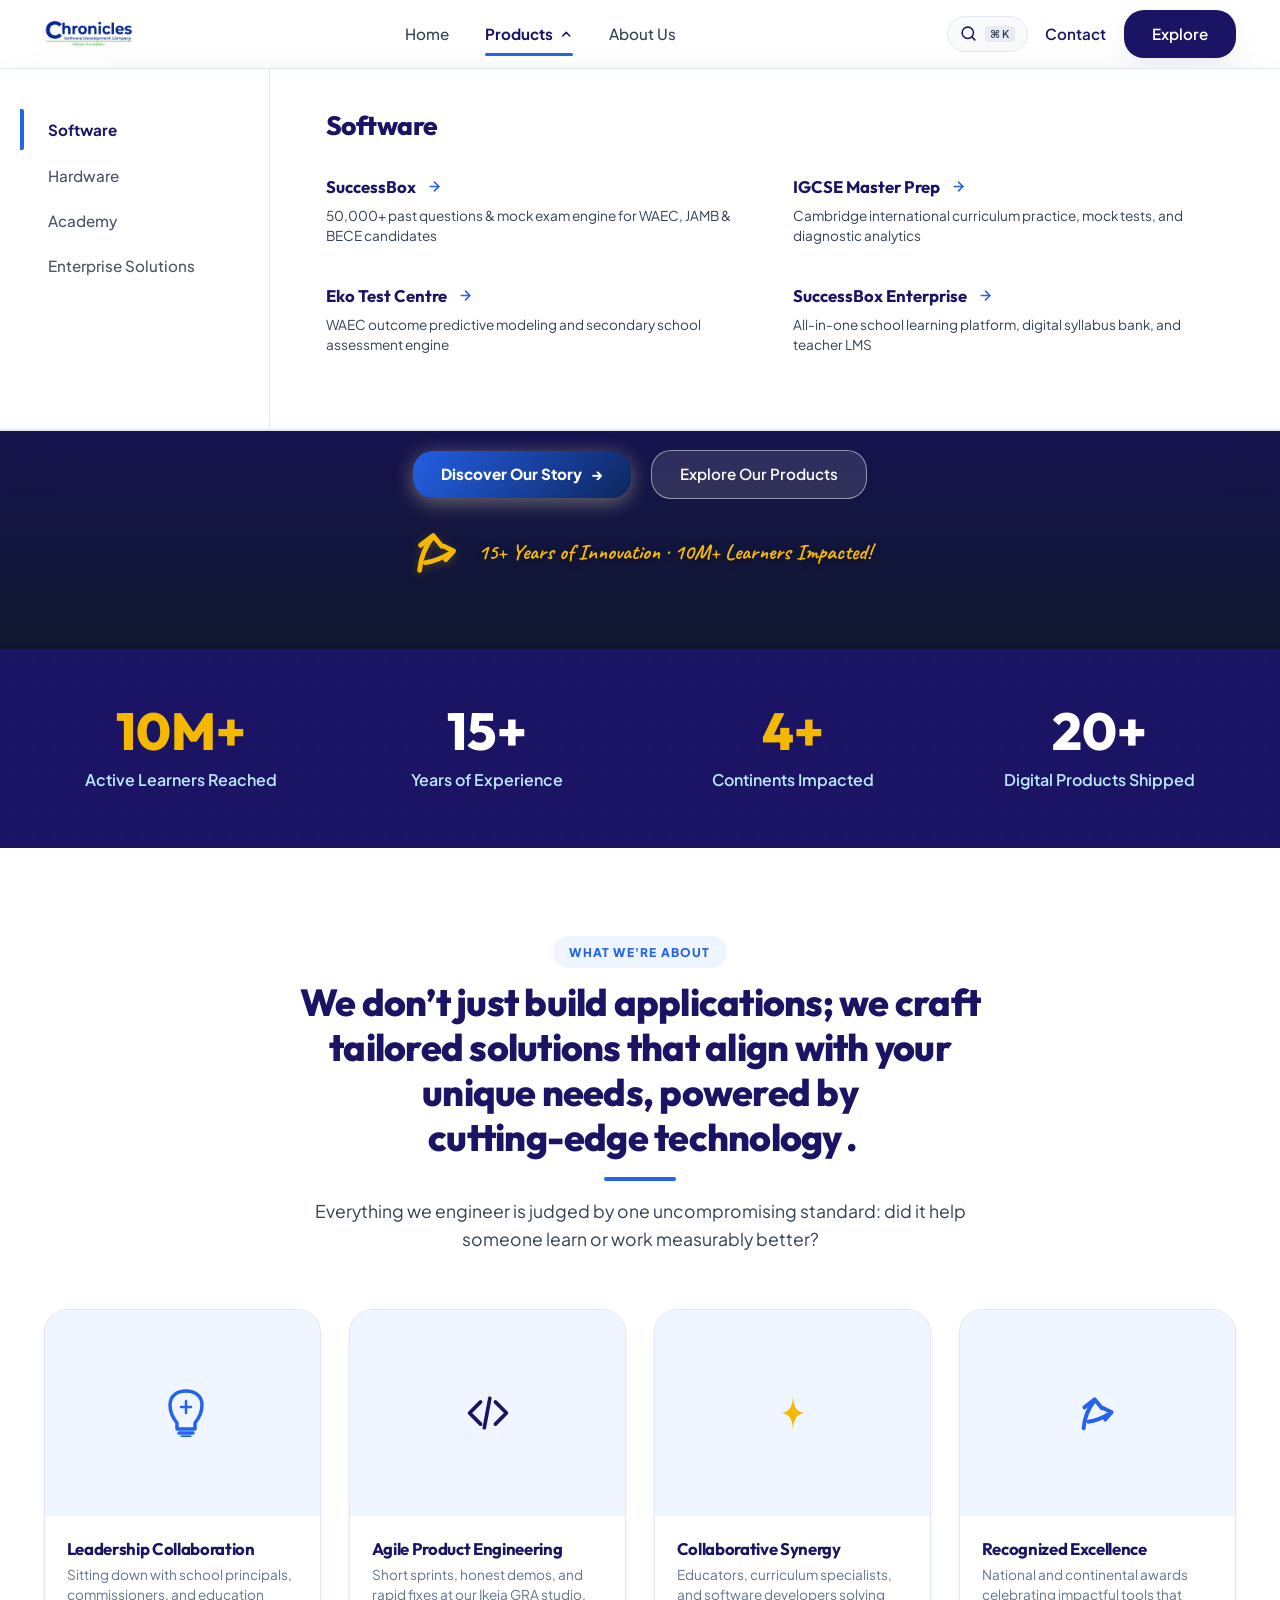
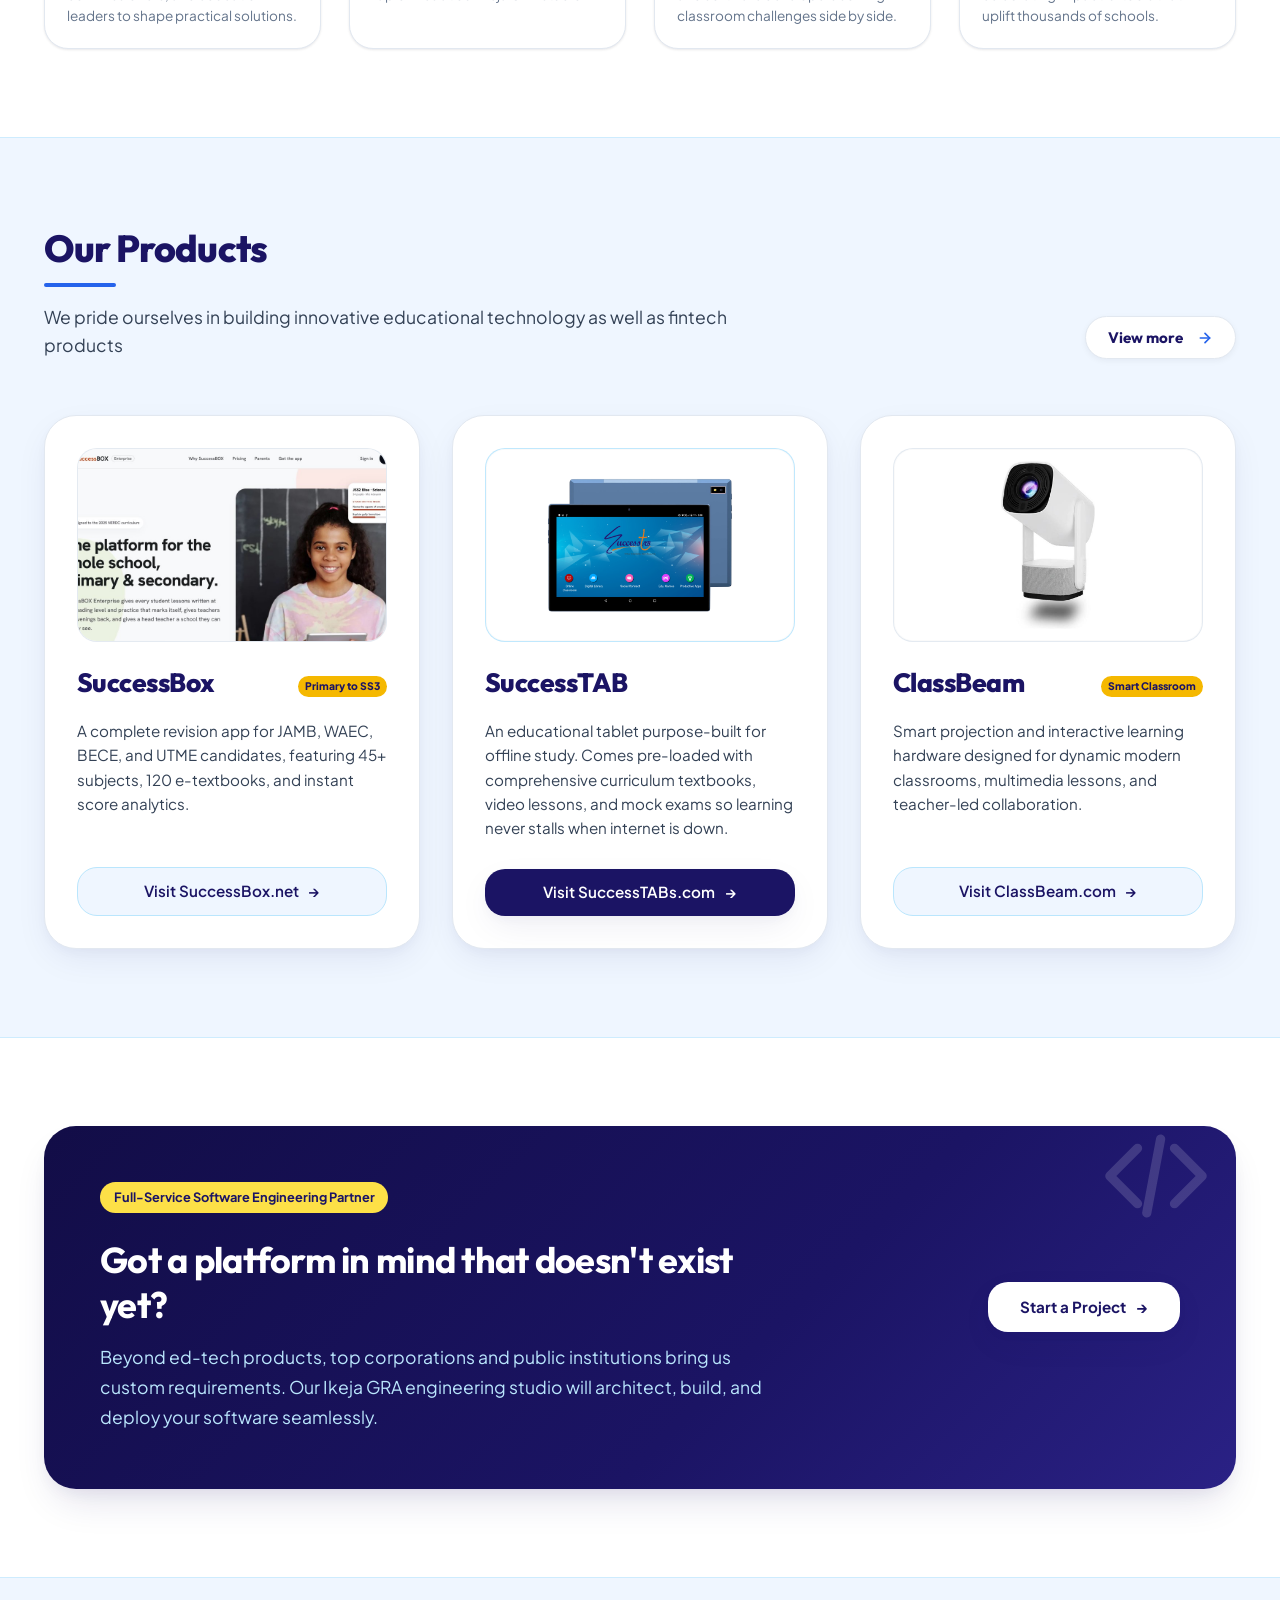
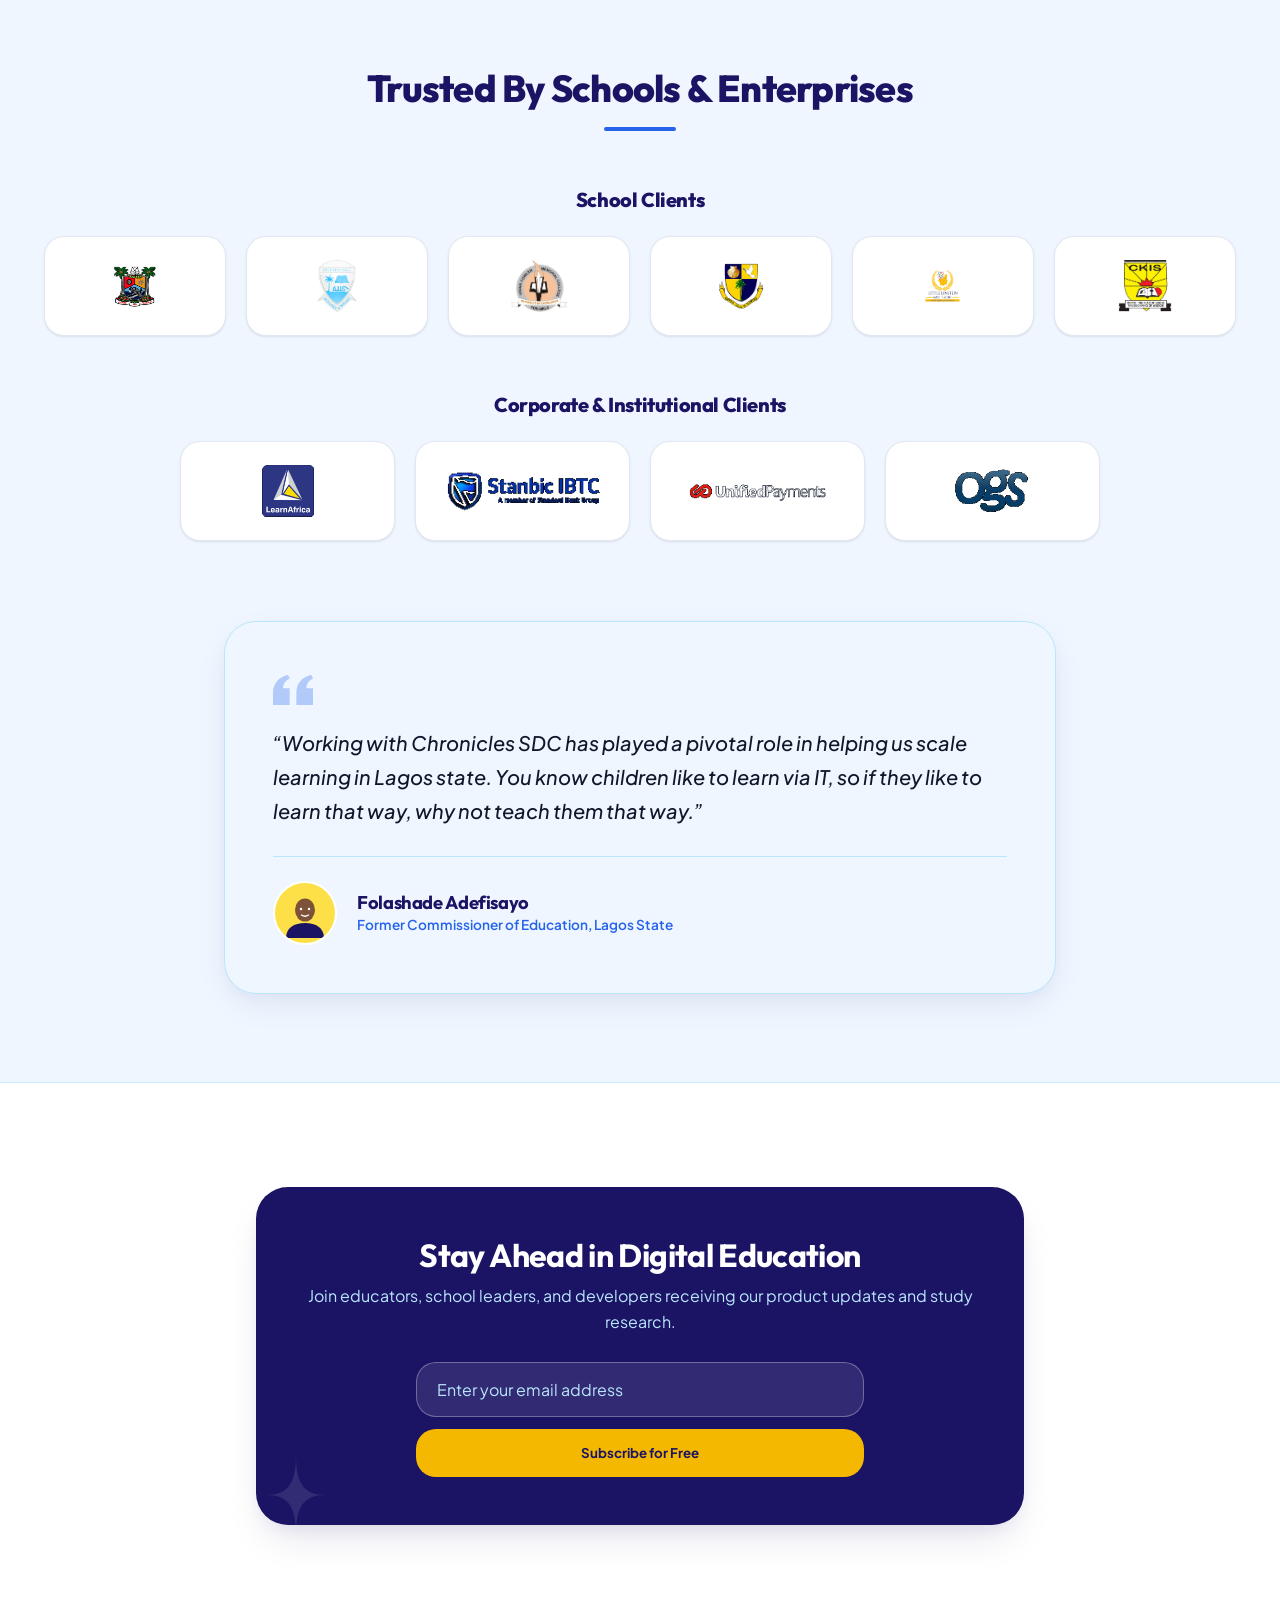
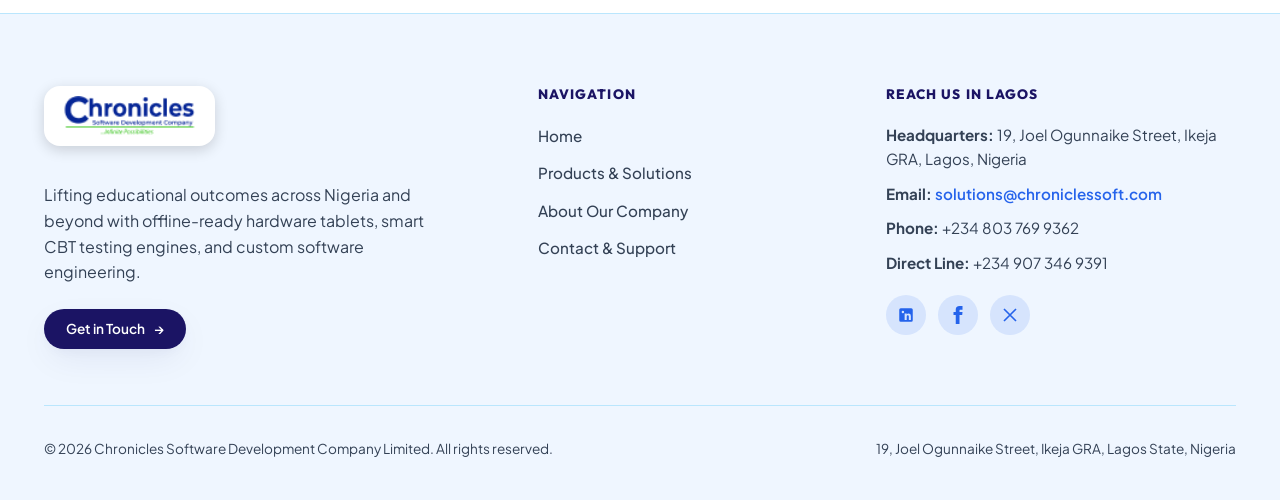
==== products/index.html @ d56efed4 "Initial commit: Chronicles SDC website with Vercel configuration" ====
<!DOCTYPE html>
<html lang="en">

<head>
  <meta charset="UTF-8" />
  <meta name="viewport" content="width=device-width, initial-scale=1.0" />
  <title>Chronicles Software Development Company| Ed-Tech &amp; Software Engineering in Lagos</title>
  <meta name="description"
    content="Chronicles Software Development Company builds ed-tech products and custom software from Ikeja GRA, Lagos." />
  <link rel="icon" type="image/png" href="../images/logo.png" />

  <!-- Google Fonts: Outfit (Display & Headings), Plus Jakarta Sans (Body & UI), Caveat (Handwritten) -->
  <link rel="preconnect" href="https://fonts.googleapis.com" />
  <link rel="preconnect" href="https://fonts.gstatic.com" crossorigin />
  <link
    href="https://fonts.googleapis.com/css2?family=Caveat:wght@600;700&family=Outfit:wght@400;500;600;700;800;900&family=Plus+Jakarta+Sans:ital,wght@0,400;0,500;0,600;0,700;0,800;1,400&display=swap"
    rel="stylesheet" />

  <!-- Pure CSS Stylesheet -->
  <link rel="stylesheet" href="../css/style.css" />

  <!-- Schema.org Structured Data (JSON-LD) -->
  <script type="application/ld+json">
  {
    "@context": "https://schema.org",
    "@type": "Organization",
    "name": "Chronicles Software Development Company",
    "alternateName": "Chronicles SDC",
    "url": "https://chroniclessoft.com",
    "logo": "https://chroniclessoft.com/images/logo.png",
    "description": "Africa's premier educational technology and software engineering company, makers of SuccessTAB, SuccessBox, ClassBeam, and AI Academy.",
    "foundingLocation": "Lagos, Nigeria",
    "address": {
      "@type": "PostalAddress",
      "streetAddress": "19, Joel Ogunnaike Street, Ikeja GRA",
      "addressLocality": "Ikeja",
      "addressRegion": "Lagos",
      "addressCountry": "NG"
    },
    "contactPoint": {
      "@type": "ContactPoint",
      "telephone": "+234-803-769-9362",
      "contactType": "customer support",
      "email": "solutions@chroniclessoft.com",
      "availableLanguage": ["English"]
    },
    "sameAs": [
      "https://successbox.net",
      "https://successtabs.com",
      "https://classbeam.com",
      "https://aiacademy.ng"
    ]
  }
  </script>

</head>

<body>

  <!-- ==========================================================================
       SVG DOODLE SYMBOL LIBRARY (Handwritten, Organic Marker Aesthetic)
       ========================================================================== -->
  <svg width="0" height="0" style="position:absolute; display:none;" aria-hidden="true">
    <defs>
      <!-- Double Handwritten Arrow matching user's uploaded reference image -->
      <g id="doodle-double-arrow">
        <!-- Arrow 1 (upper-left curve pointing up) -->
        <path d="M 12 44 C 13 32, 17 20, 26 9" fill="none" stroke="currentColor" stroke-width="5" stroke-linecap="round"
          stroke-linejoin="round" />
        <path d="M 13 18 L 26 8 L 35 19" fill="none" stroke="currentColor" stroke-width="5" stroke-linecap="round"
          stroke-linejoin="round" />
        <!-- Arrow 2 (lower-right curve pointing up-right) -->
        <path d="M 18 36 C 26 35, 36 31, 46 25" fill="none" stroke="currentColor" stroke-width="5"
          stroke-linecap="round" stroke-linejoin="round" />
        <path d="M 37 19 L 47 24 L 39 33" fill="none" stroke="currentColor" stroke-width="5" stroke-linecap="round"
          stroke-linejoin="round" />
      </g>

      <!-- Handwritten Single Curved Arrow -->
      <g id="doodle-arrow-curved">
        <path d="M 8 38 C 12 20, 22 10, 38 8" fill="none" stroke="currentColor" stroke-width="4.5"
          stroke-linecap="round" stroke-linejoin="round" />
        <path d="M 28 4 L 38 8 L 32 18" fill="none" stroke="currentColor" stroke-width="4.5" stroke-linecap="round"
          stroke-linejoin="round" />
      </g>

      <!-- Handwritten Star / Sparkle Burst -->
      <g id="doodle-star">
        <path d="M 24 4 C 24 16, 26 24, 38 24 C 26 24, 24 32, 24 44 C 24 32, 22 24, 10 24 C 22 24, 24 16, 24 4 Z"
          fill="currentColor" />
      </g>

      <!-- Handwritten Asterisk / Twinkle -->
      <g id="doodle-twinkle">
        <path d="M 20 6 L 20 34 M 6 20 L 34 20 M 10 10 L 30 30 M 10 30 L 30 10" fill="none" stroke="currentColor"
          stroke-width="4" stroke-linecap="round" />
      </g>

      <!-- Handwritten Circle / Loop -->
      <g id="doodle-circle">
        <path d="M 42 12 C 24 4, 8 18, 6 34 C 4 48, 18 60, 36 58 C 52 56, 62 40, 56 24 C 52 14, 36 10, 28 12"
          fill="none" stroke="currentColor" stroke-width="4" stroke-linecap="round" />
      </g>

      <!-- Handwritten Lightbulb Idea -->
      <g id="doodle-bulb">
        <path
          d="M 18 34 C 14 29, 11 23, 11 16 C 11 7, 18 2, 27 2 C 36 2, 43 7, 43 16 C 43 23, 40 29, 36 34 L 36 40 L 18 40 Z"
          fill="none" stroke="currentColor" stroke-width="3.5" stroke-linecap="round" stroke-linejoin="round" />
        <path d="M 20 44 L 34 44 M 23 48 L 31 48" fill="none" stroke="currentColor" stroke-width="3.5"
          stroke-linecap="round" />
        <path d="M 27 12 L 27 24 M 22 18 L 32 18" fill="none" stroke="currentColor" stroke-width="2.5"
          stroke-linecap="round" />
      </g>

      <!-- Handwritten Code Brackets -->
      <g id="doodle-code">
        <path d="M 18 12 L 6 24 L 18 36 M 34 12 L 46 24 L 34 36 M 28 8 L 22 40" fill="none" stroke="currentColor"
          stroke-width="4" stroke-linecap="round" stroke-linejoin="round" />
      </g>

      <!-- Handwritten Wavy Squiggle -->
      <g id="doodle-squiggle">
        <path d="M 4 14 C 12 2, 20 2, 28 14 C 36 26, 44 26, 52 14 C 60 2, 68 2, 76 14 C 84 26, 92 26, 100 14"
          fill="none" stroke="currentColor" stroke-width="4.5" stroke-linecap="round" />
      </g>

      <!-- Book Icon for Brand -->
      <g id="icon-book">
        <path d="M4 19.5A2.5 2.5 0 0 1 6.5 17H20" fill="none" stroke="currentColor" stroke-width="2"
          stroke-linecap="round" stroke-linejoin="round" />
        <path d="M6.5 2H20v20H6.5A2.5 2.5 0 0 1 4 19.5v-15A2.5 2.5 0 0 1 6.5 2z" fill="none" stroke="currentColor"
          stroke-width="2" stroke-linecap="round" stroke-linejoin="round" />
      </g>
    </defs>
  </svg>

  <!-- ==========================================================================
       SITE HEADER / NAVBAR
       ========================================================================== -->
  <header class="site-header">
    <div class="container">
      <div class="header-inner">
        <!-- Brand Logo -->
        <a href="../index.html" class="brand-logo-link" aria-label="Chronicles Software Development Company Home">
          <img src="../images/logo.png" alt="Chronicles Software Development Company" class="brand-logo-img" />
        </a>

        <!-- Desktop Navigation Links -->
        <nav class="main-nav" aria-label="Main Navigation">
          <a href="../index.html" class="nav-link">Home</a>

          <!-- Products Mega Dropdown (Exact NVIDIA Sidebar Layout) -->
          <div class="nav-item-dropdown" id="productsDropdownWrap">
            <a href="/products" class="nav-link nav-dropdown-btn active open stay-open" id="btnProductsDropdown" role="button" aria-expanded="false" aria-haspopup="true">
              Products
              <svg class="nav-chevron" width="14" height="14" viewBox="0 0 24 24" fill="none" stroke="currentColor" stroke-width="2.5" stroke-linecap="round" stroke-linejoin="round">
                <polyline points="6 9 12 15 18 9"></polyline>
              </svg>
            </a>
            <div class="products-mega-menu show stay-open" id="productsMegaMenu" role="menu" aria-label="Products Menu">
              <div class="mega-menu-container">

                <!-- Left Sidebar Categories (NVIDIA Exact Layout) -->
                <nav class="mega-sidebar" aria-label="Product Categories">
                  <button type="button" class="mega-sidebar-btn active" data-tab="tab-software">
                    Software
                  </button>
                  <button type="button" class="mega-sidebar-btn" data-tab="tab-hardware">
                    Hardware
                  </button>
                  <button type="button" class="mega-sidebar-btn" data-tab="tab-academy">
                    Academy
                  </button>
                  <button type="button" class="mega-sidebar-btn" data-tab="tab-enterprise">
                    Enterprise Solutions
                  </button>
                </nav>

                <!-- Right Content Area (2-Column Grid as in Screenshot) -->
                <div class="mega-content-area">

                  <!-- 1. SOFTWARE PANEL -->
                  <div class="mega-tab-panel active" id="tab-software">
                    <h3 class="mega-panel-title">Software</h3>
                    <div class="mega-product-grid">
                      <a href="https://successbox.net" target="_blank" rel="noopener noreferrer" class="mega-product-card">
                        <div class="mega-product-card-title">
                          <span>SuccessBox</span>
                          <svg class="product-arrow" width="15" height="15" viewBox="0 0 24 24" fill="none" stroke="currentColor" stroke-width="2.5" stroke-linecap="round" stroke-linejoin="round" aria-hidden="true"><line x1="5" y1="12" x2="19" y2="12"></line><polyline points="12 5 19 12 12 19"></polyline></svg>
                        </div>
                        <p class="mega-product-card-desc">50,000+ past questions &amp; mock exam engine for WAEC, JAMB &amp; BECE candidates</p>
                      </a>

                      <a href="https://igcsemasterprep.com" target="_blank" rel="noopener noreferrer" class="mega-product-card">
                        <div class="mega-product-card-title">
                          <span>IGCSE Master Prep</span>
                          <svg class="product-arrow" width="15" height="15" viewBox="0 0 24 24" fill="none" stroke="currentColor" stroke-width="2.5" stroke-linecap="round" stroke-linejoin="round" aria-hidden="true"><line x1="5" y1="12" x2="19" y2="12"></line><polyline points="12 5 19 12 12 19"></polyline></svg>
                        </div>
                        <p class="mega-product-card-desc">Cambridge international curriculum practice, mock tests, and diagnostic analytics</p>
                      </a>

                      <a href="https://ekotestcentre.com" target="_blank" rel="noopener noreferrer" class="mega-product-card">
                        <div class="mega-product-card-title">
                          <span>Eko Test Centre</span>
                          <svg class="product-arrow" width="15" height="15" viewBox="0 0 24 24" fill="none" stroke="currentColor" stroke-width="2.5" stroke-linecap="round" stroke-linejoin="round" aria-hidden="true"><line x1="5" y1="12" x2="19" y2="12"></line><polyline points="12 5 19 12 12 19"></polyline></svg>
                        </div>
                        <p class="mega-product-card-desc">WAEC outcome predictive modeling and secondary school assessment engine</p>
                      </a>

                      <a href="https://successbox.net/enterprise" target="_blank" rel="noopener noreferrer" class="mega-product-card">
                        <div class="mega-product-card-title">
                          <span>SuccessBox Enterprise</span>
                          <svg class="product-arrow" width="15" height="15" viewBox="0 0 24 24" fill="none" stroke="currentColor" stroke-width="2.5" stroke-linecap="round" stroke-linejoin="round" aria-hidden="true"><line x1="5" y1="12" x2="19" y2="12"></line><polyline points="12 5 19 12 12 19"></polyline></svg>
                        </div>
                        <p class="mega-product-card-desc">All-in-one school learning platform, digital syllabus bank, and teacher LMS</p>
                      </a>
                    </div>
                  </div>

                  <!-- 2. HARDWARE PANEL -->
                  <div class="mega-tab-panel" id="tab-hardware">
                    <h3 class="mega-panel-title">Hardware</h3>
                    <div class="mega-product-grid">
                      <a href="https://successtabs.com" target="_blank" rel="noopener noreferrer" class="mega-product-card">
                        <div class="mega-product-card-title">
                          <span>SuccessTAB</span>
                          <svg class="product-arrow" width="15" height="15" viewBox="0 0 24 24" fill="none" stroke="currentColor" stroke-width="2.5" stroke-linecap="round" stroke-linejoin="round" aria-hidden="true"><line x1="5" y1="12" x2="19" y2="12"></line><polyline points="12 5 19 12 12 19"></polyline></svg>
                        </div>
                        <p class="mega-product-card-desc">100% offline educational tablet preloaded with NERDC textbooks and video lessons</p>
                      </a>

                      <a href="https://classbeam.com" target="_blank" rel="noopener noreferrer" class="mega-product-card">
                        <div class="mega-product-card-title">
                          <span>ClassBeam</span>
                          <svg class="product-arrow" width="15" height="15" viewBox="0 0 24 24" fill="none" stroke="currentColor" stroke-width="2.5" stroke-linecap="round" stroke-linejoin="round" aria-hidden="true"><line x1="5" y1="12" x2="19" y2="12"></line><polyline points="12 5 19 12 12 19"></polyline></svg>
                        </div>
                        <p class="mega-product-card-desc">Smart interactive classroom projector for dynamic multimedia collaboration</p>
                      </a>
                    </div>
                  </div>

                  <!-- 3. ACADEMY PANEL -->
                  <div class="mega-tab-panel" id="tab-academy">
                    <h3 class="mega-panel-title">Academy</h3>
                    <div class="mega-product-grid">
                      <a href="https://aiacademy.ng" target="_blank" rel="noopener noreferrer" class="mega-product-card">
                        <div class="mega-product-card-title">
                          <span>AI Academy</span>
                          <svg class="product-arrow" width="15" height="15" viewBox="0 0 24 24" fill="none" stroke="currentColor" stroke-width="2.5" stroke-linecap="round" stroke-linejoin="round" aria-hidden="true"><line x1="5" y1="12" x2="19" y2="12"></line><polyline points="12 5 19 12 12 19"></polyline></svg>
                        </div>
                        <p class="mega-product-card-desc">Applied AI literacy, Python programming, and robotics labs for students</p>
                      </a>

                      <a href="https://educatorstechacademy.com" target="_blank" rel="noopener noreferrer" class="mega-product-card">
                        <div class="mega-product-card-title">
                          <span>Educators Tech Academy</span>
                          <svg class="product-arrow" width="15" height="15" viewBox="0 0 24 24" fill="none" stroke="currentColor" stroke-width="2.5" stroke-linecap="round" stroke-linejoin="round" aria-hidden="true"><line x1="5" y1="12" x2="19" y2="12"></line><polyline points="12 5 19 12 12 19"></polyline></svg>
                        </div>
                        <p class="mega-product-card-desc">Digital pedagogy, modern classroom tech certification, and teacher upskilling</p>
                      </a>
                    </div>
                  </div>

                  <!-- 4. ENTERPRISE PANEL -->
                  <div class="mega-tab-panel" id="tab-enterprise">
                    <h3 class="mega-panel-title">Enterprise Solutions</h3>
                    <div class="mega-product-grid">
                      <a href="../about.html" class="mega-product-card">
                        <div class="mega-product-card-title">
                          <span>Custom Software Engineering</span>
                          <svg class="product-arrow" width="15" height="15" viewBox="0 0 24 24" fill="none" stroke="currentColor" stroke-width="2.5" stroke-linecap="round" stroke-linejoin="round" aria-hidden="true"><line x1="5" y1="12" x2="19" y2="12"></line><polyline points="12 5 19 12 12 19"></polyline></svg>
                        </div>
                        <p class="mega-product-card-desc">Bespoke web, mobile, and cloud platforms engineered for growing organizations</p>
                      </a>

                      <a href="../contact.html" class="mega-product-card">
                        <div class="mega-product-card-title">
                          <span>School CBT Center Setup</span>
                          <svg class="product-arrow" width="15" height="15" viewBox="0 0 24 24" fill="none" stroke="currentColor" stroke-width="2.5" stroke-linecap="round" stroke-linejoin="round" aria-hidden="true"><line x1="5" y1="12" x2="19" y2="12"></line><polyline points="12 5 19 12 12 19"></polyline></svg>
                        </div>
                        <p class="mega-product-card-desc">Turnkey digital examination infrastructure, local servers, and test lab deployment</p>
                      </a>
                    </div>
                  </div>

                </div>
              </div>
            </div>
          </div>

          <a href="../about.html" class="nav-link">About Us</a>
        </nav>

                <!-- Header Actions: Search Button, Contact Link & Direct Explore Link -->
        <div class="header-actions">
          <!-- Search Icon Button -->
          <button type="button" class="nav-search-btn" id="btnSiteSearch" aria-label="Search website" title="Search website (Ctrl + K)">
            <svg width="18" height="18" viewBox="0 0 24 24" fill="none" stroke="currentColor" stroke-width="2.2" stroke-linecap="round" stroke-linejoin="round" aria-hidden="true">
              <circle cx="11" cy="11" r="8"></circle>
              <line x1="21" y1="21" x2="16.65" y2="16.65"></line>
            </svg>
            <span class="search-kbd-hint"><kbd>⌘</kbd><kbd>K</kbd></span>
          </button>

          <!-- Contact Link (Replaces Support dropdown) -->
          <a href="../contact.html" class="nav-contact-link">Contact</a>

          <!-- Explore Button (Direct link to Our Products section, no chevron) -->
          <a href="../index.html#flagship-products" class="btn btn-primary btn-explore-nav">Explore</a>

          <!-- Mobile Toggle Hamburger -->
          <button id="mobileNavToggle" class="mobile-nav-toggle" aria-label="Toggle Navigation Menu">
            <svg width="24" height="24" fill="none" stroke="currentColor" viewBox="0 0 24 24">
              <path stroke-linecap="round" stroke-linejoin="round" stroke-width="2.5" d="M4 6h16M4 12h16M4 18h16" />
            </svg>
          </button>
        </div>
      </div>
    </div>

    <!-- Mobile Nav Drawer -->
    <div id="mobileNavMenu" class="mobile-nav-menu">
      <a href="../index.html" class="mobile-nav-link">Home</a>

      <!-- Mobile Products Collapsible -->
      <button class="mobile-dropdown-btn" id="mobileProductsToggle" aria-expanded="false">
        <span>Products</span>
        <svg class="nav-chevron" width="16" height="16" viewBox="0 0 24 24" fill="none" stroke="currentColor" stroke-width="2.5">
          <polyline points="6 9 12 15 18 9"></polyline>
        </svg>
      </button>
      <div class="mobile-mega-panel" id="mobileMegaPanel">
        <div class="mobile-mega-cat">Software</div>
        <a href="https://successbox.net" target="_blank" rel="noopener noreferrer" class="mobile-mega-link">SuccessBox (Exam Prep) ↗</a>
        <a href="https://igcsemasterprep.com" target="_blank" rel="noopener noreferrer" class="mobile-mega-link">IGCSE Master Prep ↗</a>
        <a href="https://ekotestcentre.com" target="_blank" rel="noopener noreferrer" class="mobile-mega-link">Eko Test Centre ↗</a>
        <a href="https://successbox.net/enterprise" target="_blank" rel="noopener noreferrer" class="mobile-mega-link">SuccessBox Enterprise ↗</a>

        <div class="mobile-mega-cat">Hardware</div>
        <a href="https://successtabs.com" target="_blank" rel="noopener noreferrer" class="mobile-mega-link">SuccessTAB (Offline Tablet) ↗</a>
        <a href="https://classbeam.com" target="_blank" rel="noopener noreferrer" class="mobile-mega-link">ClassBeam (Projector) ↗</a>

        <div class="mobile-mega-cat">Academy</div>
        <a href="https://aiacademy.ng" target="_blank" rel="noopener noreferrer" class="mobile-mega-link">AI Academy ↗</a>
        <a href="https://educatorstechacademy.com" target="_blank" rel="noopener noreferrer" class="mobile-mega-link">Educators Tech Academy ↗</a>
      </div>

      <a href="../about.html" class="mobile-nav-link">About Us</a>
      <a href="../contact.html" class="mobile-nav-link">Contact</a>
      <a href="../index.html#flagship-products" class="mobile-nav-link">Explore Products</a>
    </div>
  </header>

  <!-- Dropdown Dimmed Background Backdrop -->
  <div id="dropdownBackdrop" class="dropdown-backdrop" aria-hidden="true"></div>

  <main>
    <!-- ==========================================================================
         HERO SECTION WITH SLIDES (INDICATOR EXPLICITLY HIDDEN)
         ========================================================================== -->
    <section class="hero-slider-section">
      <div class="hero-slider-fullwidth">
        <!-- Hero Slides Container -->
        <div class="hero-slider-container">

          <!-- ================= SLIDE 1: Centered Animated Hero with Dimmed Staff Background ================= -->
          <div class="hero-slide active hero-slide-backdrop" id="heroSlide1">
            <!-- Full Dimmed Background Image of Staff in Building -->
            <div class="hero-backdrop-media" style="background-image: url('images/chronicles-office-staff.jpg');">
              <div class="hero-backdrop-dim"></div>
            </div>

            <!-- Centered Animated Content Container -->
            <div class="hero-centered-content">
              <!-- Animated Headline Batches -->
              <div class="hero-animated-title-wrap">
                <!-- Batch 1: We're building... (jumps in, stays 2s, ellipsis taps then disappears) -->
                <div class="title-batch batch-1" id="titleBatch1">
                  We're building<span class="ellipsis-tap"><span class="dot d1">.</span><span
                      class="dot d2">.</span><span class="dot d3">.</span></span>
                </div>

                <!-- Batch 2: Africa's Finest (larger, gold, stays 2s, joins above - NO ellipsis!) -->
                <div class="title-batch batch-2" id="titleBatch2">
                  <span class="text-gold-shine">Africa's Finest</span>
                </div>

                <!-- Batch 3: Solutions Company (same size as batch 1) -->
                <div class="title-batch batch-3" id="titleBatch3">
                  Solutions Company
                </div>
              </div>

              <!-- Subtext that fades in with batch -->
              <p class="hero-subtext" id="heroSubtext">
                Since 2007, engineering transformative Edtech platforms and bespoke enterprise software.
              </p>

              <!-- Batch 4: Action Buttons Jump in -->
              <div class="hero-centered-actions" id="heroActionBtns">
                <a href="../about.html" class="btn btn-blue btn-arrow">
                  Discover Our Story <span class="arrow">→</span>
                </a>
                <a href="../index.html#flagship-products" class="btn btn-outline-white">
                  Explore Our Products
                </a>
              </div>

              <!-- Subtle handwritten marker accent -->
              <div class="hero-centered-marker-note" id="heroMarkerNote">
                <svg class="handwritten-double-arrow" viewBox="0 0 60 50">
                  <use href="#doodle-double-arrow" />
                </svg>
                <span class="handwritten-annotation gold-note">
                  15+ Years of Innovation · 10M+ Learners Impacted!
                </span>
              </div>
            </div>
          </div>

          <!-- ================= SLIDE 2: Enterprise Solutions ================= -->
          <div class="hero-slide" id="heroSlide2">
            <div class="container">
              <div class="hero-grid">
                <div class="hero-content">
                  <!-- Handwritten Marker Star Accent -->
                  <div class="doodle-box" style="top: -24px; left: 160px; color: var(--color-marker-yellow);">
                    <svg width="28" height="28" viewBox="0 0 48 48">
                      <use href="#doodle-star" />
                    </svg>
                  </div>

                  <div class="pill-badge yellow">
                    <span class="live-indicator-dot"></span>
                    Enterprise Solutions
                  </div>

                  <h2 class="hero-title">
                    We help organisations transform their ideas into<span class="text-cobalt marker-swoosh"> Value
                      Products</span>
                  </h2>

                  <p class="hero-description">
                    We have taken our clients' ideas from concept to market in record time
                  </p>

                  <div class="hero-actions">
                    <a href="../about.html" class="btn btn-primary btn-arrow">
                      Learn More <span class="arrow">→</span>
                    </a>
                  </div>

                  <!-- Handwritten annotation with exact user marker double arrow -->
                  <div style="display: flex; align-items: center; gap: 0.75rem; margin-top: 1rem;">
                  </div>
                </div>

                <!-- Hero Visual 2: Enterprise Solutions Composite -->
                <div class="hero-visual-wrap">
                  <div class="enterprise-hero-stage">
                    <img src="../images/enterprise-solutions.png"
                      alt="Chronicles SDC Enterprise Solutions — Ideation, Engineering, and Value Products"
                      class="enterprise-hero-img" loading="lazy" />
                  </div>
                </div>
              </div>
            </div>
          </div>

          <!-- ================= SLIDE 3: SuccessBox (CBT Practice & Exam Engine) ================= -->
          <div class="hero-slide" id="heroSlide3">
            <div class="container">
              <div class="hero-grid">
                <div class="hero-content">
                  <div class="doodle-box" style="top: -20px; left: 240px; color: var(--color-cobalt);">
                    <svg width="32" height="32" viewBox="0 0 48 48">
                      <use href="#doodle-bulb" />
                    </svg>
                  </div>

                  <div class="pill-badge blue">
                    <span class="live-indicator-dot" style="background-color:var(--color-cobalt)"></span>
                    Edtech Solutions
                  </div>

                  <h2 class="hero-title">
                    Our <span class="text-cobalt marker-swoosh">Edtech Solutions</span> inspire the next generation to
                    excel
                  </h2>

                  <p class="hero-description">
                    We are keeping pace with world-class technologies to transform education across Africa
                  </p>

                  <div class="hero-actions">
                    <a href="https://successbox.net" target="_blank" rel="noopener noreferrer" class="btn btn-primary btn-arrow">
                      Explore SuccessBox <span class="arrow">→</span>
                    </a>
                  </div>
                </div>

                <!-- Hero Visual 3: Edtech Solutions Composite (SuccessBOX & SuccessTAB) -->
                <div class="hero-visual-wrap">
                  <div class="edtech-hero-stage">
                    <div class="edtech-hero-card">
                      <img src="../images/edtech-solutions.jpg"
                        alt="Chronicles SDC Edtech Solutions — SuccessBOX Enterprise and SuccessTAB Offline Educational Tablet"
                        class="edtech-hero-img" loading="lazy" />
                    </div>
                  </div>
                </div>
              </div>
            </div>
          </div>

          <!-- NOTE: SLIDE INDICATOR DOTS & ARROWS ARE REMOVED AS REQUESTED; SLIDES ADVANCE AUTOMATICALLY EVERY 2 SECONDS -->
          <div class="hero-slide-indicators" aria-hidden="true" style="display:none !important;"></div>

        </div>
      </div>
    </section>

    <!-- ==========================================================================
         STATISTICS BANNER
         ========================================================================== -->
    <section class="stats-banner">
      <div class="grid-dots-light" style="position:absolute; inset:0; opacity:0.12;"></div>
      <div class="container">
        <div class="stats-grid">
          <div class="stat-item">
            <div class="stat-number" data-counter-target="10" data-counter-suffix="M+">10M+</div>
            <div class="stat-label">Active Learners Reached</div>
          </div>
          <div class="stat-item">
            <div class="stat-number white" data-counter-target="15" data-counter-suffix="+">15+</div>
            <div class="stat-label">Years of Experience</div>
          </div>
          <div class="stat-item">
            <div class="stat-number" data-counter-target="4" data-counter-suffix="+">4+</div>
            <div class="stat-label">Continents Impacted</div>
          </div>
          <div class="stat-item">
            <div class="stat-number white" data-counter-target="20" data-counter-suffix="+">20+</div>
            <div class="stat-label">Digital Products Shipped</div>
          </div>
        </div>
      </div>
    </section>

    <!-- ==========================================================================
         MISSION & CORE CULTURE
         ========================================================================== -->
    <section class="section section-light">
      <div class="container">
        <div class="section-header">
          <span class="section-eyebrow">What We're About</span>
          <h2 class="section-title">
            We don’t just build applications; we craft tailored solutions that align with your unique needs, powered by
            <span class="marker-highlight">cutting-edge technology</span>.
          </h2>
          <div class="section-divider"></div>
          <p class="section-desc">
            Everything we engineer is judged by one uncompromising standard: did it help someone learn or work
            measurably better?
          </p>
        </div>

        <div class="mission-grid">
          <div class="mission-card">
            <div class="mission-card-image">
              <svg width="48" height="48" viewBox="0 0 48 48" style="color:var(--color-cobalt)">
                <use href="#doodle-bulb" />
              </svg>
            </div>
            <div class="mission-card-body">
              <h3 class="mission-card-title">Leadership Collaboration</h3>
              <p class="mission-card-text">Sitting down with school principals, commissioners, and education leaders to
                shape practical solutions.</p>
            </div>
          </div>

          <div class="mission-card">
            <div class="mission-card-image">
              <svg width="48" height="48" viewBox="0 0 52 48" style="color:var(--color-navy)">
                <use href="#doodle-code" />
              </svg>
            </div>
            <div class="mission-card-body">
              <h3 class="mission-card-title">Agile Product Engineering</h3>
              <p class="mission-card-text">Short sprints, honest demos, and rapid fixes at our Ikeja GRA studio.</p>
            </div>
          </div>

          <div class="mission-card">
            <div class="mission-card-image">
              <svg width="48" height="48" viewBox="0 0 48 48" style="color:var(--color-marker-yellow)">
                <use href="#doodle-star" />
              </svg>
            </div>
            <div class="mission-card-body">
              <h3 class="mission-card-title">Collaborative Synergy</h3>
              <p class="mission-card-text">Educators, curriculum specialists, and software developers solving classroom
                challenges side by side.</p>
            </div>
          </div>

          <div class="mission-card">
            <div class="mission-card-image">
              <svg width="48" height="48" viewBox="0 0 60 50" style="color:var(--color-cobalt)">
                <use href="#doodle-double-arrow" />
              </svg>
            </div>
            <div class="mission-card-body">
              <h3 class="mission-card-title">Recognized Excellence</h3>
              <p class="mission-card-text">National and continental awards celebrating impactful tools that uplift
                thousands of schools.</p>
            </div>
          </div>
        </div>
      </div>
    </section>

    <!-- ==========================================================================
         FLAGSHIP PRODUCTS BENTO
         ========================================================================== -->
    <section class="section section-tint" id="flagship-products">
      <div class="container">
        <div class="products-section-header">
          <div class="products-header-text">
            <h2 class="section-title">Our Products</h2>
            <div class="section-divider"></div>
            <p class="section-desc">
              We pride ourselves in building innovative educational technology as well as fintech products
            </p>
          </div>
          <button type="button" class="btn-view-more-products" id="btnViewMoreProducts" aria-label="View more products in catalog dropdown">
            <span>View more</span>
            <svg class="product-arrow" width="16" height="16" viewBox="0 0 24 24" fill="none" stroke="currentColor" stroke-width="2.5" stroke-linecap="round" stroke-linejoin="round" aria-hidden="true">
              <line x1="5" y1="12" x2="19" y2="12"></line>
              <polyline points="12 5 19 12 12 19"></polyline>
            </svg>
          </button>
        </div>

        <div class="products-bento">
          <!-- SuccessBox Bento (Full Clickable Link) -->
          <a href="https://successbox.net" target="_blank" rel="noopener noreferrer" class="product-bento-card" aria-label="Visit SuccessBox website">
            <div>
              <div class="product-preview-slot">
                <img src="../images/bento-successbox.jpg" alt="SuccessBox Enterprise Learning Platform" class="product-preview-img img-cover" loading="lazy" />
              </div>
              <div class="product-badge-row">
                <h3 class="product-title">SuccessBox</h3>
                <span class="tag-badge">Primary to SS3</span>
              </div>
              <p class="product-desc">
                A complete revision app for JAMB, WAEC, BECE, and UTME candidates, featuring 45+ subjects, 120
                e-textbooks, and instant score analytics.
              </p>
            </div>
            <span class="btn btn-secondary btn-arrow">
              Visit SuccessBox.net <span class="arrow">→</span>
            </span>
          </a>

          <!-- SuccessTAB Bento (Featured, Full Clickable Link) -->
          <a href="https://successtabs.com" target="_blank" rel="noopener noreferrer" class="product-bento-card featured" aria-label="Visit SuccessTAB website">
            <div>
              <div class="product-preview-slot">
                <img src="../images/bento-successtab.png" alt="SuccessTAB Offline Educational Tablet" class="product-preview-img" loading="lazy" />
              </div>
              <div class="product-badge-row">
                <h3 class="product-title">SuccessTAB</h3>
              </div>
              <p class="product-desc">
                An educational tablet purpose-built for offline study. Comes pre-loaded with comprehensive curriculum
                textbooks, video lessons, and mock exams so learning never stalls when internet is down.
              </p>
            </div>
            <span class="btn btn-primary btn-arrow">
              Visit SuccessTABs.com <span class="arrow">→</span>
            </span>
          </a>

          <!-- ClassBeam Bento (Full Clickable Link) -->
          <a href="https://classbeam.com" target="_blank" rel="noopener noreferrer" class="product-bento-card" aria-label="Visit ClassBeam website">
            <div>
              <div class="product-preview-slot">
                <img src="../images/bento-classbeam.jpg" alt="ClassBeam Smart Classroom Projector" class="product-preview-img" loading="lazy" />
              </div>
              <div class="product-badge-row">
                <h3 class="product-title">ClassBeam</h3>
                <span class="tag-badge">Smart Classroom</span>
              </div>
              <p class="product-desc">
                Smart projection and interactive learning hardware designed for dynamic modern classrooms, multimedia lessons, and teacher-led collaboration.
              </p>
            </div>
            <span class="btn btn-secondary btn-arrow">
              Visit ClassBeam.com <span class="arrow">→</span>
            </span>
          </a>
        </div>
      </div>
    </section>

    <!-- ==========================================================================
         CUSTOM SOFTWARE ENGINEERING BANNER
         ========================================================================== -->
    <section class="section section-light">
      <div class="container">
        <div class="custom-eng-banner">
          <div class="doodle-box" style="top: -10px; right: 20px; color: rgba(255, 255, 255, 0.15);">
            <svg width="120" height="120" viewBox="0 0 52 48">
              <use href="#doodle-code" />
            </svg>
          </div>
          <div class="custom-eng-grid">
            <div>
              <span class="pill-badge yellow" style="margin-bottom:0.75rem;">Full-Service Software Engineering
                Partner</span>
              <h2>Got a platform in mind that doesn't exist yet?</h2>
              <p>
                Beyond ed-tech products, top corporations and public institutions bring us custom requirements. Our
                Ikeja GRA engineering studio will architect, build, and deploy your software seamlessly.
              </p>
            </div>
            <div style="display:flex; justify-content:flex-end;">
              <button data-demo="Custom Software Engineering Consultation" class="btn btn-white btn-arrow"
                style="font-weight:700; padding:1rem 2rem;">
                Start a Project <span class="arrow">→</span>
              </button>
            </div>
          </div>
        </div>
      </div>
    </section>

    <!-- ==========================================================================
         CLIENTS & TESTIMONIALS
         ========================================================================== -->
    <section class="section section-tint">
      <div class="container">
        <div class="section-header">
          <h2 class="section-title">Trusted By Schools &amp; Enterprises</h2>
          <div class="section-divider"></div>
        </div>

        <!-- School Clients -->
        <div style="margin-bottom: 3.5rem;">
          <h3
            style="font-size:1.25rem; font-weight:800; color:var(--color-navy); text-align:center; margin-bottom:1.25rem">
            School Clients
          </h3>
          <div class="client-logo-grid">
            <div class="client-logo-tile" title="Lagos State Ministry of Education">
              <img src="../images/client-lagos-state.png" alt="Lagos State Ministry of Education" class="client-logo-img" loading="lazy" />
            </div>
            <div class="client-logo-tile" title="Atlantic Hall Secondary School">
              <img src="../images/client-atlantic-hall.png" alt="Atlantic Hall Secondary School" class="client-logo-img" loading="lazy" />
            </div>
            <div class="client-logo-tile" title="Vivian Fowler Memorial College for Girls">
              <img src="../images/client-vivian-fowler.png" alt="Vivian Fowler Memorial College for Girls" class="client-logo-img" loading="lazy" />
            </div>
            <div class="client-logo-tile" title="Corona Schools' Trust Council">
              <img src="../images/client-corona-schools.png" alt="Corona Schools' Trust Council" class="client-logo-img" loading="lazy" />
            </div>
            <div class="client-logo-tile" title="Little Einstein Montessori Academy">
              <img src="../images/client-little-einstein.png" alt="Little Einstein Montessori Academy" class="client-logo-img" loading="lazy" />
            </div>
            <div class="client-logo-tile" title="Christ The King International School (CKIS)">
              <img src="../images/client-ckis.png" alt="Christ The King International School (CKIS)" class="client-logo-img" loading="lazy" />
            </div>
          </div>
        </div>

        <!-- Corporate Clients -->
        <div>
          <h3
            style="font-size:1.25rem; font-weight:800; color:var(--color-navy); text-align:center; margin-bottom:1.25rem">
            Corporate &amp; Institutional Clients
          </h3>
          <div class="client-logo-grid corporate">
            <div class="client-logo-tile" title="LearnAfrica Publishing Plc">
              <img src="../images/client-learnafrica.png" alt="LearnAfrica Publishing Plc" class="client-logo-img" loading="lazy" />
            </div>
            <div class="client-logo-tile" title="Stanbic IBTC Bank">
              <img src="../images/client-stanbic-ibtc.png" alt="Stanbic IBTC Bank" class="client-logo-img" loading="lazy" />
            </div>
            <div class="client-logo-tile" title="Unified Payments">
              <img src="../images/client-unified-payments.png" alt="Unified Payments" class="client-logo-img" loading="lazy" />
            </div>
            <div class="client-logo-tile" title="OGS - Ogun State Government">
              <img src="../images/client-ogs.png" alt="OGS - Ogun State Government" class="client-logo-img" loading="lazy" />
            </div>
          </div>
        </div>

        <!-- Commissioner Testimonial -->
        <div style="margin-top: 5rem;">
          <div class="testimonial-card">
            <svg class="testimonial-quote-icon" fill="currentColor" viewBox="0 0 24 24">
              <path
                d="M14.017 21v-7.391c0-5.704 3.731-9.57 8.983-10.609l.995 2.151c-2.432.917-3.995 3.638-3.995 5.849h4v10h-9.983zm-14.017 0v-7.391c0-5.704 3.748-9.57 9-10.609l.996 2.151c-2.433.917-3.996 3.638-3.996 5.849h3.983v10h-9.983z" />
            </svg>
            <p class="testimonial-text">
              “Working with Chronicles SDC has played a pivotal role in helping us scale learning in Lagos state. You
              know children like to learn via IT, so if they like to learn that way, why not teach them that way.”
            </p>
            <div class="testimonial-author">
              <div class="author-avatar">
                <svg viewBox="0 0 120 120">
                  <circle cx="60" cy="60" r="56" fill="#FDE047" />
                  <path d="M34 44c-2-12 6-24 20-26 4-6 14-8 20-2 10 2 16 12 12 28-4-8-10-12-16-12H50c-8 0-13 4-16 12z"
                    fill="#FDE047" />
                  <ellipse cx="60" cy="54" rx="20" ry="23" fill="#7D5238" />
                  <circle cx="52" cy="52" r="2.5" fill="#fff" />
                  <circle cx="68" cy="52" r="2.5" fill="#fff" />
                  <path d="M53 64q7 5 14 0" stroke="#fff" stroke-width="2.5" fill="none" stroke-linecap="round" />
                  <path d="M22 110c0-20 16-30 38-30s38 10 38 30z" fill="#1B1464" />
                </svg>
              </div>
              <div>
                <h4 class="author-name">Folashade Adefisayo</h4>
                <p class="author-role">Former Commissioner of Education, Lagos State</p>
              </div>
            </div>
          </div>
        </div>

      </div>
    </section>

    <!-- ==========================================================================
         NEWSLETTER SUBSCRIPTION
         ========================================================================== -->
    <section class="section section-light" style="padding-top:2rem;">
      <div class="container">
        <div class="newsletter-card">
          <div class="doodle-box" style="bottom: -20px; left: -10px; color: rgba(255,255,255,0.1);">
            <svg width="100" height="100" viewBox="0 0 48 48">
              <use href="#doodle-star" />
            </svg>
          </div>
          <h3>Stay Ahead in Digital Education</h3>
          <p>Join educators, school leaders, and developers receiving our product updates and study research.</p>
          <form class="newsletter-form">
            <input type="email" required placeholder="Enter your email address" class="newsletter-input"
              aria-label="Email address" />
            <button type="submit" class="newsletter-btn">Subscribe for Free</button>
          </form>
        </div>
      </div>
    </section>
  </main>

  <!-- ==========================================================================
       SITE FOOTER
       ========================================================================== -->
  <footer class="site-footer">
    <div class="container">
      <div class="footer-grid">
        <div class="footer-brand">
          <a href="../index.html" class="footer-brand-logo-wrap" aria-label="Chronicles Software Development Company Home">
            <img src="../images/logo.png" alt="Chronicles Software Development Company" loading="lazy" />
          </a>
          <p>
            Lifting educational outcomes across Nigeria and beyond with offline-ready hardware tablets, smart CBT
            testing engines, and custom software engineering.
          </p>
          <a href="../contact.html" class="btn btn-primary btn-arrow" style="padding:0.75rem 1.35rem; font-size:0.85rem">
            Get in Touch <span class="arrow">→</span>
          </a>
        </div>

        <div>
          <h4 class="footer-heading">Navigation</h4>
          <ul class="footer-links">
            <li><a href="../index.html" class="footer-link">Home</a></li>
            <li><a href="index.html#flagship-products" class="footer-link">Products &amp; Solutions</a></li>
            <li><a href="../about.html" class="footer-link">About Our Company</a></li>
            <li><a href="../contact.html" class="footer-link">Contact &amp; Support</a></li>
          </ul>
        </div>

        <div>
          <h4 class="footer-heading">Reach Us in Lagos</h4>
          <ul class="footer-contact-list">
            <li><strong>Headquarters:</strong> 19, Joel Ogunnaike Street, Ikeja GRA, Lagos, Nigeria</li>
            <li><strong>Email:</strong> <a href="mailto:solutions@chroniclessoft.com"
                style="color:var(--color-cobalt); font-weight:600">solutions@chroniclessoft.com</a></li>
            <li><strong>Phone:</strong> +234 803 769 9362</li>
            <li><strong>Direct Line:</strong> +234 907 346 9391</li>
          </ul>
          <div class="footer-social-row">
            <a href="#" class="social-btn" aria-label="LinkedIn">
              <svg width="18" height="18" fill="currentColor" viewBox="0 0 24 24">
                <path
                  d="M19 3a2 2 0 0 1 2 2v14a2 2 0 0 1-2 2H5a2 2 0 0 1-2-2V5a2 2 0 0 1 2-2h14m-.5 15.5v-5.3a3.26 3.26 0 0 0-3.26-3.26c-.85 0-1.84.52-2.28 1.3v-1.11h-2.79v8.37h2.79v-4.93c0-.77.62-1.4 1.39-1.4a1.4 1.4 0 0 1 1.4 1.4v4.93h2.75M6.46 10.9h2.79v8.37H6.46v-8.37M7.86 6.31a1.62 1.62 0 1 0 0 3.24 1.62 1.62 0 0 0 0-3.24z" />
              </svg>
            </a>
            <a href="#" class="social-btn" aria-label="Facebook">
              <svg width="18" height="18" fill="currentColor" viewBox="0 0 24 24">
                <path d="M9 8H6v4h3v12h5V12h3.6l.4-4h-4V6.3c0-.95.2-1.3 1.1-1.3H18V0h-3.8C10.6 0 9 1.6 9 4.6z" />
              </svg>
            </a>
            <a href="#" class="social-btn" aria-label="Twitter / X">
              <svg width="18" height="18" fill="none" stroke="currentColor" stroke-width="2.2" viewBox="0 0 24 24">
                <path d="M4 4l16 16M20 4L4 20" />
              </svg>
            </a>
          </div>
        </div>
      </div>

      <div class="footer-bottom-bar">
        <p>© 2026 Chronicles Software Development Company Limited. All rights reserved.</p>
        <p>19, Joel Ogunnaike Street, Ikeja GRA, Lagos State, Nigeria</p>
      </div>
    </div>
  </footer>

  <!-- ==========================================================================
       DEMO & QUOTE MODAL DIALOG
       ========================================================================== -->
  <div id="demoModal" class="modal-overlay" role="dialog" aria-modal="true" aria-labelledby="demoModalTitle">
    <div class="modal-dialog">
      <button id="demoCloseBtn" class="modal-close-btn" aria-label="Close Modal">✕</button>
      <span class="pill-badge yellow" style="margin-bottom:0.75rem;">Chronicles Solutions Desk</span>
      <h3 id="demoModalTitle" style="font-size:1.65rem; color:var(--color-navy); margin-bottom:0.5rem">Request a Demo
      </h3>
      <p style="color:var(--color-text-slate); font-size:0.9rem; margin-bottom:1.5rem">
        Let us know what you'd like to explore and our Lagos education team will follow up within 24 hours.
      </p>

      <form id="demoForm">
        <div class="form-group">
          <label class="form-label">Selected Solution</label>
          <input type="text" id="demoSubjectInput" readonly class="form-input"
            style="background:var(--color-sky-tint); font-weight:700; color:var(--color-navy)" />
        </div>
        <div class="form-group">
          <label for="modalName" class="form-label">Full Name / School Name *</label>
          <input type="text" id="modalName" required placeholder="e.g. Mrs. Chioma Nwosu, Sunrise Academy"
            class="form-input" />
        </div>
        <div class="form-grid-row">
          <div class="form-group">
            <label for="modalEmail" class="form-label">Email Address *</label>
            <input type="email" id="modalEmail" required placeholder="name@school.edu.ng" class="form-input" />
          </div>
          <div class="form-group">
            <label for="modalPhone" class="form-label">Phone Number *</label>
            <input type="tel" id="modalPhone" required placeholder="+234 800 000 0000" class="form-input" />
          </div>
        </div>
        <button type="submit" class="btn btn-primary"
          style="width:100%; padding:1rem; font-size:1rem; margin-top:0.5rem">
          Submit Request
        </button>
      </form>

      <div id="demoSuccessBox" class="form-success-box">
        <div
          style="width:3.5rem; height:3.5rem; border-radius:50%; background:#D1FAE5; color:#059669; display:flex; align-items:center; justify-content:center; margin:0 auto 1rem; font-size:1.75rem">
          ✓
        </div>
        <h4 style="font-size:1.35rem; color:#065F46; margin-bottom:0.4rem">Request Successfully Received!</h4>
        <p style="color:#047857; font-size:0.9rem;">
          Thank you! Our Ikeja GRA team will review your requirements and reach out promptly.
        </p>
      </div>
    </div>
  </div>

  <!-- Pure JS -->
  <script src="../js/main.js"></script>

  <!-- ==========================================================================
       SITE-WIDE SEARCH MODAL (SEARCH WHOLE WEBSITE)
       ========================================================================== -->
  <div id="siteSearchModal" class="site-search-modal" role="dialog" aria-modal="true" aria-label="Search Chronicles website" style="display:none;">
    <div class="search-modal-backdrop" id="searchBackdrop"></div>
    <div class="search-modal-card">
      <div class="search-input-wrapper">
        <svg class="search-icon-input" width="20" height="20" viewBox="0 0 24 24" fill="none" stroke="currentColor" stroke-width="2.2" stroke-linecap="round" stroke-linejoin="round" aria-hidden="true">
          <circle cx="11" cy="11" r="8"></circle>
          <line x1="21" y1="21" x2="16.65" y2="16.65"></line>
        </svg>
        <input type="search" id="siteSearchInput" class="search-input" placeholder="Search products, hardware, academy, solutions, guides..." autocomplete="off" spellcheck="false" />
        <button type="button" class="search-close-btn" id="btnSearchClose" aria-label="Close search">
          <svg width="18" height="18" viewBox="0 0 24 24" fill="none" stroke="currentColor" stroke-width="2.5" stroke-linecap="round" stroke-linejoin="round"><line x1="18" y1="6" x2="6" y2="18"></line><line x1="6" y1="6" x2="18" y2="18"></line></svg>
        </button>
      </div>

      <div class="search-body">
        <!-- Quick Tag Suggestions when empty -->
        <div id="searchSuggestions" class="search-suggestions">
          <div class="search-section-label">Popular Searches</div>
          <div class="search-tags-row">
            <button type="button" class="search-tag-chip" data-query="SuccessBox">SuccessBox</button>
            <button type="button" class="search-tag-chip" data-query="SuccessTAB">SuccessTAB</button>
            <button type="button" class="search-tag-chip" data-query="ClassBeam">ClassBeam</button>
          </div>
        </div>

        <!-- Dynamic Results List -->
        <div id="searchResultsList" class="search-results-list" role="listbox"></div>
      </div>
    </div>
  </div>

</body>

</html>
---- css/style.css ----
/* ==========================================================================
   CHRONICLES SDC — OFFICIAL STYLESHEET
   Pure Vanilla CSS3 (No Tailwind runtime needed)
   Ed-Tech & Software Engineering · Ikeja GRA, Lagos
   ========================================================================== */

/* Google Fonts loaded via <link> in HTML — no @import needed */

/* --- Root Design Variables --- */
:root {
  --color-navy: #1B1464;
  --color-navy-dark: #120D47;
  --color-navy-light: #2A2185;
  --color-cobalt: #2563EB;
  --color-cobalt-light: #3B82F6;
  --color-cobalt-dark: #1D4ED8;
  --color-sky: #BAE6FD;
  --color-sky-tint: #EFF6FF;
  --color-sky-card: #E0F2FE;
  --color-marker-yellow: #F5B800;
  /* Exact handwritten marker yellow from user image */
  --color-marker-yellow-light: #FEF08A;
  --color-amber-pill: #FDE047;
  --color-text-dark: #0F172A;
  --color-text-slate: #334155;
  --color-text-muted: #64748B;
  --color-text-light: #94A3B8;
  --color-border: #E2E8F0;
  --color-border-light: #F1F5F9;
  --color-bg-white: #FFFFFF;
  --color-bg-light: #F8FAFC;
  --color-success: #10B981;
  --color-danger: #EF4444;

  --font-sans: 'Plus Jakarta Sans', system-ui, -apple-system, BlinkMacSystemFont, 'Segoe UI', Roboto, sans-serif;
  --font-display: 'Outfit', system-ui, -apple-system, BlinkMacSystemFont, 'Segoe UI', sans-serif;
  --font-handwritten: 'Caveat', cursive, sans-serif;

  --shadow-sm: 0 1px 3px rgba(15, 23, 42, 0.06), 0 1px 2px rgba(15, 23, 42, 0.04);
  --shadow-md: 0 4px 6px -1px rgba(15, 23, 42, 0.08), 0 2px 4px -2px rgba(15, 23, 42, 0.05);
  --shadow-soft: 0 12px 35px -5px rgba(27, 20, 100, 0.08), 0 4px 12px -2px rgba(27, 20, 100, 0.04);
  --shadow-card: 0 20px 40px -12px rgba(27, 20, 100, 0.14), 0 8px 16px -4px rgba(27, 20, 100, 0.06);
  --shadow-xl: 0 25px 50px -12px rgba(15, 23, 42, 0.25);

  --radius-sm: 0.5rem;
  --radius-md: 0.75rem;
  --radius-lg: 1rem;
  --radius-xl: 1.25rem;
  --radius-2xl: 1.5rem;
  --radius-3xl: 2rem;
  --radius-full: 9999px;

  --transition-fast: 0.18s ease;
  --transition-base: 0.28s cubic-bezier(0.2, 0.7, 0.2, 1);
  --transition-slow: 0.5s cubic-bezier(0.2, 0.7, 0.2, 1);
  --max-width: 1240px;
}

/* --- Base & Reset --- */
*,
*::before,
*::after {
  box-sizing: border-box;
  margin: 0;
  padding: 0;
}

html {
  scroll-behavior: smooth;
  font-size: 16px;
  -webkit-text-size-adjust: 100%;
}

body {
  font-family: var(--font-sans);
  background-color: var(--color-bg-white);
  color: var(--color-text-dark);
  line-height: 1.6;
  overflow-x: hidden;
  -webkit-font-smoothing: antialiased;
  -moz-osx-font-smoothing: grayscale;
}

img,
svg {
  display: block;
  max-width: 100%;
}

a {
  color: inherit;
  text-decoration: none;
  transition: color var(--transition-fast);
}

button {
  font-family: inherit;
  cursor: pointer;
  border: none;
  background: none;
}

input,
textarea,
select {
  font-family: inherit;
  font-size: 1rem;
}

h1,
h2,
h3,
h4,
h5,
h6 {
  font-family: var(--font-display);
  color: var(--color-navy);
  font-weight: 700;
  line-height: 1.25;
  letter-spacing: -0.02em;
}

p {
  color: var(--color-text-slate);
}

.container {
  width: 100%;
  max-width: var(--max-width);
  margin-left: auto;
  margin-right: auto;
  padding-left: 1.5rem;
  padding-right: 1.5rem;
}

/* --- Focus Ring Utility --- */
:focus-visible {
  outline: 3px solid var(--color-cobalt);
  outline-offset: 3px;
}

/* --- Decorative Grid Dots Background --- */
.grid-dots {
  background-image: radial-gradient(rgba(27, 20, 100, 0.12) 1.2px, transparent 1.2px);
  background-size: 22px 22px;
}

.grid-dots-light {
  background-image: radial-gradient(rgba(255, 255, 255, 0.18) 1.2px, transparent 1.2px);
  background-size: 22px 22px;
}

/* --- Handwritten Doodle Styling & System --- */
.doodle-box {
  position: absolute;
  pointer-events: none;
  z-index: 10;
}

/* Handwritten double arrow from user image */
.handwritten-double-arrow {
  display: inline-block;
  width: 58px;
  height: 58px;
  color: var(--color-marker-yellow);
  filter: drop-shadow(0 2px 4px rgba(245, 184, 0, 0.25));
  animation: doodleFloat 6s ease-in-out infinite;
}

/* Marker underline swoosh */
.marker-swoosh {
  position: relative;
  display: inline-block;
  white-space: nowrap;
}

.marker-swoosh::after {
  content: '';
  position: absolute;
  left: -4%;
  bottom: -4px;
  width: 108%;
  height: 12px;
  background: url("data:image/svg+xml,%3Csvg xmlns='http://www.w3.org/2000/svg' viewBox='0 0 180 20' preserveAspectRatio='none'%3E%3Cpath d='M3 14 Q 45 4, 90 12 T 177 8' fill='none' stroke='%23F5B800' stroke-width='6' stroke-linecap='round' stroke-linejoin='round'/%3E%3C/svg%3E") no-repeat center bottom / 100% 100%;
  z-index: -1;
  pointer-events: none;
}

/* ==========================================================================
   DYNAMIC TYPEWRITER BADGE & TEXT EFFECTS (AS DEMONSTRATED IN USER VIDEO)
   ========================================================================== */

/* 1. Dark navy/purple pill badge with underlined white typewriter text */
.typing-pill-badge {
  display: inline-flex;
  align-items: center;
  background-color: var(--color-navy);
  /* #1B1464 */
  color: #FFFFFF;
  padding: 0.12em 0.55em;
  border-radius: var(--radius-lg);
  /* 10px */
  box-shadow: 0 6px 18px rgba(27, 20, 100, 0.25);
  vertical-align: middle;
  line-height: 1.15;
  margin: 0 0.15em;
  white-space: nowrap;
}

.typing-pill-badge .typed-word {
  color: #FFFFFF;
  text-decoration: underline;
  text-underline-offset: 6px;
  text-decoration-thickness: 3px;
  text-decoration-color: #FFFFFF;
  font-family: inherit;
  font-weight: 700;
  letter-spacing: -0.01em;
}

.typing-cursor {
  display: inline-block;
  color: #FFFFFF;
  font-weight: 300;
  margin-left: 3px;
  animation: typingCaretBlink 0.9s infinite;
  user-select: none;
}

/* 2. Purple/Violet dynamic typewriter text (for Team/Creators headings) */
.typed-purple-wrap {
  display: inline-flex;
  align-items: center;
  color: #7C3AED;
  font-weight: 800;
  white-space: nowrap;
}

.typed-purple-wrap .purple-typed-word {
  color: #7C3AED;
  font-family: inherit;
  font-weight: 800;
}

.typed-purple-wrap .purple-cursor {
  display: inline-block;
  color: #7C3AED;
  font-weight: 400;
  margin-left: 2px;
  animation: typingCaretBlink 0.9s infinite;
  user-select: none;
}

@keyframes typingCaretBlink {

  0%,
  45% {
    opacity: 1;
  }

  50%,
  95% {
    opacity: 0;
  }

  100% {
    opacity: 1;
  }
}

.marker-highlight {
  position: relative;
  display: inline-block;
  padding: 0 4px;
}

.marker-highlight::before {
  content: '';
  position: absolute;
  inset: auto 0 8% 0;
  height: 42%;
  background-color: var(--color-marker-yellow);
  opacity: 0.45;
  border-radius: 4px;
  z-index: -1;
  transform: rotate(-1deg);
}

.handwritten-annotation {
  font-family: var(--font-handwritten);
  font-size: 1.35rem;
  font-weight: 700;
  color: var(--color-marker-yellow);
  display: inline-flex;
  align-items: center;
  gap: 0.35rem;
  line-height: 1;
}

.handwritten-annotation.navy {
  color: var(--color-navy);
}

.handwritten-annotation.cobalt {
  color: var(--color-cobalt);
}

/* Doodle Animations */
@keyframes doodleFloat {

  0%,
  100% {
    transform: translateY(0) rotate(var(--rot, 0deg));
  }

  50% {
    transform: translateY(-8px) rotate(calc(var(--rot, 0deg) + 3deg));
  }
}

@keyframes doodlePulse {

  0%,
  100% {
    transform: scale(1);
  }

  50% {
    transform: scale(1.06);
  }
}

.float-slow {
  animation: doodleFloat 7s ease-in-out infinite;
}

.float-fast {
  animation: doodleFloat 5s ease-in-out infinite;
}

/* ==========================================================================
   HEADER & NAVBAR
   ========================================================================== */
.site-header {
  position: sticky;
  top: 0;
  z-index: 100;
  background: rgba(255, 255, 255, 0.94);
  backdrop-filter: blur(12px);
  -webkit-backdrop-filter: blur(12px);
  border-bottom: 1px solid var(--color-border);
  transition: all var(--transition-fast);
}

.site-header.scrolled {
  box-shadow: var(--shadow-sm);
  background: rgba(255, 255, 255, 0.98);
}

.header-inner {
  display: flex;
  align-items: center;
  justify-content: space-between;
  height: 4.25rem;
}

.brand-logo-link {
  display: inline-flex;
  align-items: center;
  text-decoration: none;
  transition: transform var(--transition-fast), opacity var(--transition-fast);
}

.brand-logo-link:hover {
  transform: translateY(-1px);
  opacity: 0.95;
}

.brand-logo-img {
  height: 90px;
  width: 90px;
  max-width: 220px;
  object-fit: contain;
  display: block;
}

.brand-logo {
  display: flex;
  align-items: center;
  gap: 0.85rem;
  text-decoration: none;
}

.brand-icon {
  width: 2.75rem;
  height: 2.75rem;
  background-color: var(--color-navy);
  border-radius: var(--radius-xl);
  display: flex;
  align-items: center;
  justify-content: center;
  color: white;
  transition: background-color var(--transition-fast), transform var(--transition-fast);
}

.brand-logo:hover .brand-icon {
  background-color: var(--color-cobalt);
  transform: translateY(-2px);
}

.brand-text {
  display: flex;
  flex-direction: column;
}

.brand-name {
  font-family: var(--font-display);
  font-weight: 800;
  font-size: 1.35rem;
  color: var(--color-navy);
  line-height: 1.1;
  letter-spacing: -0.03em;
}

.brand-subtitle {
  font-size: 0.68rem;
  font-weight: 700;
  letter-spacing: 0.08em;
  text-transform: uppercase;
  color: var(--color-cobalt);
  margin-top: 2px;
}

/* Footer brand logo box */
.footer-brand-logo-wrap {
  display: inline-flex;
  align-items: center;
  background: #FFFFFF;
  padding: 0.65rem 1.1rem;
  border-radius: var(--radius-lg);
  box-shadow: 0 4px 14px rgba(0, 0, 0, 0.16);
  margin-bottom: 1.25rem;
  transition: transform var(--transition-fast);
}

.footer-brand-logo-wrap:hover {
  transform: translateY(-2px);
}

.footer-brand-logo-wrap img {
  height: 40px;
  width: auto;
  max-width: 190px;
  object-fit: contain;
  display: block;
}

/* Main Navigation Links */
.main-nav {
  display: flex;
  align-items: center;
  gap: 2.25rem;
}

.nav-link {
  font-size: 0.95rem;
  font-weight: 500;
  color: var(--color-text-slate);
  padding: 0.5rem 0;
  position: relative;
  transition: color var(--transition-fast);
}

.nav-link:hover {
  color: var(--color-navy);
}

.nav-link.active {
  color: var(--color-navy);
  font-weight: 700;
}

.nav-link.active::after {
  content: '';
  position: absolute;
  bottom: -2px;
  left: 0;
  width: 100%;
  height: 3px;
  background-color: var(--color-cobalt);
  border-radius: 2px;
}

/* ==========================================================================
   EXACT NVIDIA SIDEBAR TABBED PRODUCTS MEGA DROPDOWN (CHRONICLES THEME)
   ========================================================================== */
.nav-item-dropdown {
  position: static;
}

.nav-dropdown-btn {
  background: none;
  border: none;
  font-family: inherit;
  font-size: 0.95rem;
  font-weight: 500;
  color: var(--color-text-slate);
  padding: 0.5rem 0;
  cursor: pointer;
  display: inline-flex;
  align-items: center;
  gap: 0.35rem;
  position: relative;
  transition: color var(--transition-fast);
  text-decoration: none;
}

.nav-dropdown-btn:hover,
.nav-dropdown-btn.open {
  color: var(--color-navy);
}

.nav-dropdown-btn.active {
  color: var(--color-navy);
  font-weight: 700;
}

.nav-dropdown-btn.active::after {
  content: '';
  position: absolute;
  bottom: -2px;
  left: 0;
  width: 100%;
  height: 3px;
  background-color: var(--color-cobalt);
  border-radius: 2px;
}

.nav-dropdown-btn .nav-chevron {
  width: 0.9rem;
  height: 0.9rem;
  transition: transform var(--transition-fast);
}

.nav-dropdown-btn.open .nav-chevron {
  transform: rotate(180deg);
}

/* Background Dim Backdrop for Mega Dropdown & Mobile/Tablet Drawer */
.dropdown-backdrop {
  position: fixed;
  top: 0;
  left: 0;
  width: 100vw;
  height: 100vh;
  background: rgba(15, 23, 42, 0.52);
  backdrop-filter: blur(4px);
  -webkit-backdrop-filter: blur(4px);
  z-index: 90;
  opacity: 0;
  visibility: hidden;
  pointer-events: none;
  transition: opacity 0.35s cubic-bezier(0.16, 1, 0.3, 1), visibility 0.35s cubic-bezier(0.16, 1, 0.3, 1);
}

body.dropdown-dimmed .dropdown-backdrop,
body.mobile-nav-open .dropdown-backdrop,
.dropdown-backdrop.active {
  opacity: 1;
  visibility: visible;
  pointer-events: auto;
}

@media (min-width: 1025px) {
  body:has(.nav-item-dropdown:hover) .dropdown-backdrop {
    opacity: 1;
    visibility: visible;
    pointer-events: auto;
  }
}

/* Full-width Mega Menu Dropdown */
.products-mega-menu {
  position: absolute;
  top: 100%;
  left: 0;
  width: 100%;
  background: #FFFFFF;
  border-top: 1px solid var(--color-border);
  border-bottom: 2px solid var(--color-border);
  box-shadow: 0 25px 60px -15px rgba(27, 20, 100, 0.16), 0 8px 24px -4px rgba(27, 20, 100, 0.06);
  z-index: 120;
  display: none;
  opacity: 0;
  transform: translateY(-6px);
  transition: opacity 0.38s cubic-bezier(0.16, 1, 0.3, 1), transform 0.38s cubic-bezier(0.16, 1, 0.3, 1), visibility 0.38s ease;
}

.products-mega-menu.show,
.products-mega-menu.stay-open {
  display: block !important;
  opacity: 1 !important;
  transform: translateY(0) !important;
  visibility: visible !important;
  pointer-events: auto !important;
}

.nav-dropdown-btn.stay-open,
.nav-dropdown-btn.open {
  color: var(--color-navy) !important;
}

.nav-dropdown-btn.stay-open .nav-chevron,
.nav-dropdown-btn.open .nav-chevron {
  transform: rotate(180deg) !important;
}

.nav-dropdown-btn.stay-open::after {
  content: '';
  position: absolute;
  bottom: -2px;
  left: 0;
  width: 100%;
  height: 3px;
  background-color: var(--color-cobalt);
  border-radius: 2px;
}

@media (min-width: 1025px) {
  .nav-item-dropdown:hover .products-mega-menu {
    display: block;
    opacity: 1;
    transform: translateY(0);
  }
  .nav-item-dropdown:hover .nav-dropdown-btn {
    color: var(--color-navy);
  }
  .nav-item-dropdown:hover .nav-dropdown-btn .nav-chevron {
    transform: rotate(180deg);
  }
}

/* Mega Menu Container with Sidebar and Content Area */
.mega-menu-container {
  max-width: 1240px;
  margin: 0 auto;
  display: flex;
  min-height: 360px;
}

/* Sidebar on Left */
.mega-sidebar {
  width: 250px;
  flex-shrink: 0;
  padding: 2.5rem 0;
  border-right: 1px solid var(--color-border);
  display: flex;
  flex-direction: column;
  gap: 0.25rem;
  background: #FFFFFF;
}

.mega-sidebar-btn {
  width: 100%;
  background: none;
  border: none;
  text-align: left;
  padding: 0.7rem 1.75rem;
  font-family: var(--font-sans);
  font-size: 0.95rem;
  font-weight: 500;
  color: #4B5563;
  cursor: pointer;
  position: relative;
  transition: color 0.32s ease, background-color 0.32s ease;
  display: flex;
  align-items: center;
}

.mega-sidebar-btn:hover {
  color: var(--color-navy);
  background-color: var(--color-bg-light);
}

/* Active Category in Sidebar (Vertical Bar Indicator as in Screenshot) */
.mega-sidebar-btn.active {
  color: var(--color-navy);
  font-weight: 700;
  background-color: transparent;
}

.mega-sidebar-btn.active::before {
  content: '';
  position: absolute;
  left: 0;
  top: 0;
  bottom: 0;
  width: 3.5px;
  background-color: var(--color-cobalt);
  border-radius: 0 2px 2px 0;
}

/* Right Content Area */
.mega-content-area {
  flex: 1;
  padding: 2.5rem 3.5rem;
  background: #FFFFFF;
}

.mega-tab-panel {
  display: none;
}

.mega-tab-panel.active {
  display: block;
  animation: megaPanelFade 0.3s cubic-bezier(0.16, 1, 0.3, 1);
}

@keyframes megaPanelFade {
  from {
    opacity: 0;
    transform: translateY(4px);
  }
  to {
    opacity: 1;
    transform: translateY(0);
  }
}

.mega-panel-title {
  font-family: var(--font-display);
  font-size: 1.65rem;
  font-weight: 800;
  color: var(--color-navy);
  margin: 0 0 2rem 0;
  letter-spacing: -0.02em;
}

/* 2-Column Product Grid exactly as shown in screenshot */
.mega-product-grid {
  display: grid;
  grid-template-columns: repeat(2, 1fr);
  gap: 2.25rem 3.5rem;
}

.mega-product-card {
  display: block;
  text-decoration: none;
  transition: transform 0.32s cubic-bezier(0.16, 1, 0.3, 1);
}

.mega-product-card-title {
  display: inline-flex;
  align-items: center;
  gap: 0.35rem;
  font-family: var(--font-display);
  font-size: 1.05rem;
  font-weight: 700;
  color: var(--color-navy);
  line-height: 1.3;
  transition: color 0.32s ease;
}

.mega-product-card:hover .mega-product-card-title {
  color: var(--color-cobalt);
}

.product-chevron,
.product-arrow {
  color: var(--color-cobalt);
  font-size: 1.05rem;
  font-weight: 800;
  display: inline-flex;
  align-items: center;
  justify-content: center;
  margin-left: 0.35rem;
  transition: transform 0.32s cubic-bezier(0.16, 1, 0.3, 1), color 0.32s ease;
  line-height: 1;
  vertical-align: middle;
}

.product-arrow svg {
  display: block;
}

.mega-product-card:hover .product-chevron,
.mega-product-card:hover .product-arrow {
  transform: translateX(5px);
  color: var(--color-cobalt);
}

.mega-product-card-desc {
  font-size: 0.85rem;
  color: var(--color-text-slate);
  margin-top: 0.4rem;
  line-height: 1.5;
  font-weight: 400;
}

/* ==========================================================================
   HEADER ACTIONS: SEARCH BUTTON, CONTACT LINK & EXPLORE BUTTON
   ========================================================================== */
.header-actions {
  display: flex;
  align-items: center;
  gap: 0.85rem;
}

/* 1. Nav Search Icon Button */
.nav-search-btn {
  display: inline-flex;
  align-items: center;
  justify-content: center;
  gap: 0.45rem;
  padding: 0.55rem 0.75rem;
  color: var(--color-navy);
  background: var(--color-bg-light);
  border: 1px solid var(--color-border);
  border-radius: var(--radius-full);
  cursor: pointer;
  transition: all var(--transition-fast);
  font-size: 0.85rem;
  font-weight: 600;
}

.nav-search-btn:hover {
  color: var(--color-cobalt);
  border-color: rgba(37, 99, 235, 0.4);
  background: #FFFFFF;
  box-shadow: 0 4px 12px rgba(37, 99, 235, 0.12);
  transform: translateY(-1px);
}

.nav-search-btn svg {
  width: 17px;
  height: 17px;
  display: block;
}

.search-kbd-hint {
  display: inline-flex;
  align-items: center;
  gap: 2px;
  font-size: 0.68rem;
  color: var(--color-text-slate);
  background: rgba(226, 232, 240, 0.8);
  padding: 0.15rem 0.35rem;
  border-radius: 4px;
  line-height: 1;
}

.search-kbd-hint kbd {
  font-family: inherit;
  font-size: 0.68rem;
}

@media (max-width: 640px) {
  .search-kbd-hint {
    display: none;
  }
}

/* 2. Direct Contact Link (Replaces Support dropdown) */
.nav-contact-link {
  font-family: var(--font-sans);
  font-size: 0.95rem;
  font-weight: 600;
  color: var(--color-navy);
  padding: 0.5rem 0.25rem;
  position: relative;
  transition: color var(--transition-fast);
  text-decoration: none;
  display: inline-flex;
  align-items: center;
}

.nav-contact-link:hover {
  color: var(--color-cobalt);
}

.nav-contact-link.active::after {
  content: '';
  position: absolute;
  bottom: -2px;
  left: 0;
  width: 100%;
  height: 3px;
  background-color: var(--color-cobalt);
  border-radius: 2px;
}

/* 3. Direct Explore Button (Links directly to Our Products section, no chevron) */
.btn-explore-nav {
  display: inline-flex;
  align-items: center;
  justify-content: center;
  background: var(--color-cobalt);
  color: #FFFFFF !important;
  font-family: var(--font-sans);
  font-size: 0.92rem;
  font-weight: 700;
  padding: 0.6rem 1.4rem;
  border-radius: var(--radius-full);
  box-shadow: 0 4px 14px rgba(37, 99, 235, 0.28);
  transition: all var(--transition-fast);
  text-decoration: none;
  white-space: nowrap;
}

.btn-explore-nav:hover {
  background: #1d4ed8;
  color: #FFFFFF !important;
  transform: translateY(-1px);
  box-shadow: 0 6px 18px rgba(37, 99, 235, 0.4);
}

/* ==========================================================================
   SITE-WIDE SEARCH MODAL (COMMAND PALETTE STYLE)
   ========================================================================== */
.site-search-modal {
  position: fixed;
  inset: 0;
  z-index: 1000;
  display: flex;
  align-items: flex-start;
  justify-content: center;
  padding: 10vh 1rem 2rem;
  animation: searchFadeIn 0.18s ease-out;
}

@keyframes searchFadeIn {
  from { opacity: 0; }
  to { opacity: 1; }
}

.search-modal-backdrop {
  position: fixed;
  inset: 0;
  background: rgba(15, 23, 42, 0.65);
  backdrop-filter: blur(8px);
  -webkit-backdrop-filter: blur(8px);
}

.search-modal-card {
  position: relative;
  width: 100%;
  max-width: 640px;
  background: #FFFFFF;
  border-radius: var(--radius-2xl);
  box-shadow: 0 25px 60px -15px rgba(27, 20, 100, 0.3), 0 0 0 1px rgba(226, 232, 240, 0.8);
  display: flex;
  flex-direction: column;
  max-height: 80vh;
  overflow: hidden;
  z-index: 10;
  animation: searchCardPop 0.22s cubic-bezier(0.16, 1, 0.3, 1);
}

@keyframes searchCardPop {
  from { transform: scale(0.96) translateY(-8px); opacity: 0; }
  to { transform: scale(1) translateY(0); opacity: 1; }
}

.search-input-wrapper {
  display: flex;
  align-items: center;
  gap: 0.85rem;
  padding: 1.15rem 1.35rem;
  border-bottom: 1px solid var(--color-border);
}

.search-icon-input {
  color: var(--color-cobalt);
  flex-shrink: 0;
}

.search-input {
  flex: 1;
  border: none;
  outline: none;
  font-family: var(--font-sans);
  font-size: 1.05rem;
  color: var(--color-navy);
  background: transparent;
}

.search-input::placeholder {
  color: #94A3B8;
  font-size: 0.95rem;
}

.search-close-btn {
  display: inline-flex;
  align-items: center;
  justify-content: center;
  width: 32px;
  height: 32px;
  border-radius: var(--radius-full);
  background: var(--color-bg-light);
  border: 1px solid var(--color-border);
  color: var(--color-text-slate);
  cursor: pointer;
  padding: 0;
  transition: all 0.25s ease;
  flex-shrink: 0;
}

.search-close-btn svg {
  display: block;
}

.search-close-btn:hover {
  background: #E2E8F0;
  color: var(--color-navy);
  transform: rotate(90deg);
}

.search-body {
  padding: 1.15rem 1.35rem;
  overflow-y: auto;
  flex: 1;
  max-height: 420px;
}

.search-section-label {
  font-size: 0.72rem;
  font-weight: 800;
  text-transform: uppercase;
  letter-spacing: 0.08em;
  color: #94A3B8;
  margin-bottom: 0.75rem;
}

.search-tags-row {
  display: flex;
  flex-wrap: wrap;
  gap: 0.5rem;
  margin-bottom: 0.75rem;
}

.search-tag-chip {
  background: var(--color-bg-light);
  border: 1px solid var(--color-border);
  color: var(--color-navy);
  padding: 0.35rem 0.75rem;
  border-radius: var(--radius-full);
  font-size: 0.82rem;
  font-weight: 600;
  cursor: pointer;
  transition: all 0.15s ease;
}

.search-tag-chip:hover {
  background: var(--color-sky-tint);
  border-color: rgba(37, 99, 235, 0.4);
  color: var(--color-cobalt);
}

.search-results-list {
  display: flex;
  flex-direction: column;
  gap: 0.4rem;
}

.search-result-item {
  display: flex;
  align-items: center;
  justify-content: space-between;
  padding: 0.85rem 1rem;
  border-radius: var(--radius-xl);
  text-decoration: none;
  color: var(--color-navy);
  transition: all 0.15s ease;
  border: 1px solid transparent;
}

.search-result-item:hover,
.search-result-item.selected {
  background: #F8FAFC;
  border-color: #E2E8F0;
  transform: translateX(3px);
}

.search-result-info {
  flex: 1;
  min-width: 0;
}

.search-result-top {
  display: flex;
  align-items: center;
  gap: 0.55rem;
  margin-bottom: 0.25rem;
}

.search-result-title {
  font-family: var(--font-display);
  font-size: 0.95rem;
  font-weight: 700;
  color: var(--color-navy);
}

.search-result-badge {
  font-size: 0.65rem;
  font-weight: 700;
  padding: 0.15rem 0.5rem;
  border-radius: var(--radius-full);
  text-transform: uppercase;
  letter-spacing: 0.04em;
}

.search-result-badge.software { background: #DBEAFE; color: #1E40AF; }
.search-result-badge.hardware { background: #FEF3C7; color: #92400E; }
.search-result-badge.academy { background: #DCFCE7; color: #166534; }
.search-result-badge.enterprise { background: #F3E8FF; color: #6B21A8; }
.search-result-badge.page { background: #E2E8F0; color: #334155; }

.search-result-desc {
  font-size: 0.82rem;
  color: var(--color-text-slate);
  white-space: nowrap;
  overflow: hidden;
  text-overflow: ellipsis;
  margin: 0;
}

.search-result-arrow {
  color: var(--color-cobalt);
  font-size: 1.1rem;
  font-weight: bold;
  margin-left: 0.75rem;
  transition: transform 0.15s ease;
}

.search-result-item:hover .search-result-arrow {
  transform: translateX(4px);
}

.search-highlight {
  background: #FEF08A;
  color: #854D0E;
  padding: 0 2px;
  border-radius: 2px;
  font-weight: 700;
}

.search-empty-state {
  text-align: center;
  padding: 2.5rem 1rem;
  color: var(--color-text-slate);
  font-size: 0.95rem;
}

.search-modal-footer {
  display: none !important;
}

.search-footer-hint {
  display: flex;
  align-items: center;
  gap: 0.75rem;
}

.search-footer-hint kbd {
  background: #FFFFFF;
  border: 1px solid #CBD5E1;
  padding: 0.1rem 0.35rem;
  border-radius: 4px;
  font-size: 0.7rem;
  font-weight: 600;
}

.mobile-search-trigger {
  display: none;
  width: 100%;
  align-items: center;
  gap: 0.75rem;
  padding: 0.85rem 1rem;
  background: var(--color-bg-light);
  border: 1px solid var(--color-border);
  border-radius: var(--radius-lg);
  font-size: 0.9rem;
  color: var(--color-text-slate);
  margin-top: 0.5rem;
  cursor: pointer;
  font-family: inherit;
  font-weight: 600;
}

@media (max-width: 1024px) {
  .mobile-search-trigger {
    display: flex;
  }
}

@keyframes dropdownIn {
  from {
    opacity: 0;
    transform: translateY(-8px) scale(0.98);
  }

  to {
    opacity: 1;
    transform: translateY(0) scale(1);
  }
}

.explore-menu-title {
  font-size: 0.75rem;
  font-weight: 800;
  text-transform: uppercase;
  letter-spacing: 0.08em;
  color: var(--color-text-light);
  padding: 0.5rem 0.75rem;
}

.explore-item {
  display: flex;
  align-items: flex-start;
  gap: 0.85rem;
  padding: 0.7rem 0.75rem;
  border-radius: var(--radius-md);
  transition: background-color var(--transition-fast);
}

.explore-item:hover {
  background-color: var(--color-sky-tint);
}

.explore-item-icon {
  width: 2.25rem;
  height: 2.25rem;
  border-radius: var(--radius-md);
  background-color: var(--color-sky-tint);
  color: var(--color-cobalt);
  display: flex;
  align-items: center;
  justify-content: center;
  flex-shrink: 0;
}

.explore-item-content {
  display: flex;
  flex-direction: column;
}

.explore-item-title {
  font-size: 0.9rem;
  font-weight: 700;
  color: var(--color-navy);
  display: flex;
  align-items: center;
  gap: 0.45rem;
}

.explore-item-desc {
  font-size: 0.75rem;
  color: var(--color-text-muted);
}

.tag-badge {
  font-size: 0.65rem;
  font-weight: 800;
  padding: 0.15rem 0.45rem;
  border-radius: var(--radius-full);
  background-color: var(--color-marker-yellow);
  color: var(--color-navy);
}

.explore-divider {
  height: 1px;
  background-color: var(--color-border);
  margin: 0.5rem 0;
}

.explore-cta {
  background-color: var(--color-sky-tint);
  border-radius: var(--radius-md);
  padding: 0.75rem;
  display: flex;
  align-items: center;
  justify-content: space-between;
  color: var(--color-navy);
  font-weight: 600;
  font-size: 0.85rem;
  transition: background-color var(--transition-fast);
}

.explore-cta:hover {
  background-color: var(--color-sky-card);
}

/* Mobile Toggle Hamburger */
.mobile-nav-toggle {
  display: none;
  width: 2.75rem;
  height: 2.75rem;
  border-radius: var(--radius-lg);
  border: 1px solid var(--color-border);
  align-items: center;
  justify-content: center;
  color: var(--color-navy);
  background: white;
  transition: background-color var(--transition-fast);
}

.mobile-nav-toggle:hover {
  background-color: var(--color-bg-light);
}

/* Mobile Nav Drawer */
.mobile-nav-menu {
  display: none;
  background: #FFFFFF;
  border-top: 1px solid var(--color-border);
  padding: 0.75rem 1.5rem 1.5rem;
  box-shadow: 0 20px 35px -5px rgba(15, 23, 42, 0.22);
  max-height: calc(100vh - 4.25rem);
  overflow-y: auto;
  -webkit-overflow-scrolling: touch;
}

.mobile-nav-menu.open {
  display: block;
  animation: dropdownIn 0.25s ease;
}

.mobile-nav-link {
  display: block;
  padding: 0.85rem 0.25rem;
  font-family: var(--font-sans);
  font-size: 1.05rem;
  font-weight: 600;
  color: var(--color-navy);
  text-decoration: none;
  border-bottom: 1px solid #F1F5F9;
  background: transparent;
  border-radius: 0;
  margin-bottom: 0;
  transition: color 0.2s ease, padding-left 0.2s ease;
}

.mobile-nav-link:hover,
.mobile-nav-link.active {
  background: transparent;
  color: var(--color-cobalt);
  padding-left: 0.5rem;
}

/* Mobile Products Collapsible (Text Button) */
.mobile-dropdown-btn {
  width: 100%;
  display: flex;
  align-items: center;
  justify-content: space-between;
  padding: 0.85rem 0.25rem;
  font-family: var(--font-sans);
  font-size: 1.05rem;
  font-weight: 600;
  color: var(--color-navy);
  background: transparent;
  border: none;
  border-bottom: 1px solid #F1F5F9;
  border-radius: 0;
  cursor: pointer;
  text-align: left;
  margin-bottom: 0;
  transition: color 0.2s ease, padding-left 0.2s ease;
}

.mobile-dropdown-btn:hover,
.mobile-dropdown-btn.open {
  background: transparent;
  color: var(--color-cobalt);
  padding-left: 0.5rem;
}

.mobile-dropdown-btn .nav-chevron {
  transition: transform 0.25s ease;
}

.mobile-dropdown-btn.open .nav-chevron {
  transform: rotate(180deg);
}

.mobile-mega-panel {
  display: none;
  padding: 0.5rem 0.75rem 0.85rem 1rem;
  background: #F8FAFC;
  border-left: 2px solid var(--color-cobalt);
  margin: 0.35rem 0 0.5rem 0.5rem;
  border-radius: 0 8px 8px 0;
}

.mobile-mega-panel.open {
  display: block;
}

.mobile-mega-cat {
  font-size: 0.72rem;
  font-weight: 800;
  text-transform: uppercase;
  letter-spacing: 0.05em;
  color: var(--color-cobalt);
  margin-top: 0.75rem;
  margin-bottom: 0.25rem;
}

.mobile-mega-cat:first-child {
  margin-top: 0;
}

.mobile-mega-link {
  display: block;
  padding: 0.45rem 0.25rem;
  font-size: 0.92rem;
  color: var(--color-navy);
  font-weight: 500;
  text-decoration: none;
  transition: color 0.2s ease, padding-left 0.2s ease;
}

.mobile-mega-link:hover {
  color: var(--color-cobalt);
  padding-left: 0.4rem;
}

/* ==========================================================================
   BUTTONS & COMMON UI COMPONENTS
   ========================================================================== */
.btn {
  display: inline-flex;
  align-items: center;
  justify-content: center;
  gap: 0.6rem;
  font-weight: 600;
  font-size: 0.95rem;
  padding: 0.9rem 1.75rem;
  border-radius: var(--radius-xl);
  transition: all var(--transition-base);
  text-decoration: none;
  line-height: 1.2;
  cursor: pointer;
}

.btn-primary {
  background-color: var(--color-navy);
  color: white;
  box-shadow: var(--shadow-soft);
}

.btn-primary:hover {
  background-color: var(--color-navy-light);
  transform: translateY(-2px);
  box-shadow: var(--shadow-card);
}

.btn-secondary {
  background-color: var(--color-sky-tint);
  color: var(--color-navy);
  border: 1px solid var(--color-sky);
}

.btn-secondary:hover {
  background-color: var(--color-sky-card);
  transform: translateY(-2px);
}

.btn-white {
  background-color: white;
  color: var(--color-navy);
  box-shadow: var(--shadow-soft);
}

.btn-white:hover {
  background-color: var(--color-marker-yellow-light);
  transform: translateY(-2px);
}

.btn-arrow span.arrow {
  display: inline-block;
  transition: transform var(--transition-fast);
}

.btn-arrow:hover span.arrow {
  transform: translateX(4px);
}

.pill-badge {
  display: inline-flex;
  align-items: center;
  gap: 0.5rem;
  font-size: 0.8rem;
  font-weight: 700;
  padding: 0.35rem 0.85rem;
  border-radius: var(--radius-full);
}

.pill-badge.yellow {
  background-color: var(--color-amber-pill);
  color: var(--color-navy);
}

.pill-badge.blue {
  background-color: var(--color-sky-tint);
  color: var(--color-cobalt);
}

.pill-badge.navy {
  background-color: var(--color-navy);
  color: white;
}

.live-indicator-dot {
  width: 0.55rem;
  height: 0.55rem;
  border-radius: 50%;
  background-color: var(--color-navy);
  box-shadow: 0 0 0 0 rgba(27, 20, 100, 0.5);
  animation: pulseDot 2s infinite;
}

@keyframes pulseDot {

  0%,
  100% {
    box-shadow: 0 0 0 0 rgba(37, 99, 235, 0.45);
  }

  70% {
    box-shadow: 0 0 0 9px rgba(37, 99, 235, 0);
  }
}

/* ==========================================================================
   HERO SLIDER SYSTEM (INDICATOR HIDDEN AS REQUESTED)
   ========================================================================== */
.hero-slider-section {
  position: relative;
  overflow: hidden;
  background: linear-gradient(180deg, #F0F9FF 0%, #E0F2FE 100%);
  border-radius: 0;
  padding-top: 0;
  padding-bottom: 0;
  width: 100%;
  max-width: 100%;
}

.hero-slider-fullwidth {
  width: 100%;
  max-width: 100%;
  margin: 0;
  padding: 0;
}

.hero-slider-container {
  position: relative;
  width: 100%;
  min-height: 520px;
  overflow: hidden;
}

/* Slide item — horizontal swipe from right */
.hero-slide {
  position: absolute;
  top: 0;
  left: 0;
  width: 100%;
  opacity: 0;
  visibility: hidden;
  pointer-events: none;
  transform: translateX(100%);
  transition: transform 0.7s cubic-bezier(0.25, 1, 0.5, 1), opacity 0.5s ease, visibility 0s 0.7s;
}

/* Product slides (2 & 3) get a subtle background so they don't feel empty */
#heroSlide2,
#heroSlide3 {
  background: linear-gradient(135deg, #F0F9FF 0%, #E8F4FD 40%, #DBEAFE 100%);
  border-bottom: 1px solid rgba(186, 230, 253, 0.5);
}

.hero-slide.active {
  position: relative;
  opacity: 1;
  visibility: visible;
  pointer-events: auto;
  transform: translateX(0);
  transition: transform 0.7s cubic-bezier(0.25, 1, 0.5, 1), opacity 0.5s ease, visibility 0s;
}

.hero-slide.slide-out-left {
  transform: translateX(-100%);
  opacity: 0;
  visibility: hidden;
  transition: transform 0.7s cubic-bezier(0.25, 1, 0.5, 1), opacity 0.5s ease, visibility 0s 0.7s;
}

/* Immediate display without entrance animation when looping back to Slide 1 */
.hero-slide.no-entrance {
  transition: none !important;
  transform: translateX(0) !important;
  opacity: 1 !important;
  visibility: visible !important;
}

.hero-slide.instant-hide {
  transition: none !important;
  opacity: 0 !important;
  visibility: hidden !important;
  pointer-events: none !important;
  transform: translateX(100%) !important;
}

/* All hero manual indicator arrows and bullet dots are completely removed/hidden */
.hero-nav-arrow,
.hero-slide-indicators {
  display: none !important;
  visibility: hidden !important;
  opacity: 0 !important;
  pointer-events: none !important;
  width: 0 !important;
  height: 0 !important;
}

/* ==========================================================================
   CENTERED HERO SLIDE WITH DIMMED STAFF BACKGROUND & ANIMATED TEXT BATCHES
   ========================================================================== */
.hero-slide-backdrop {
  min-height: 580px;
  display: flex;
  align-items: center;
  justify-content: center;
  border-radius: 0;
  overflow: hidden;
  box-shadow: none;
  background: #0F172A;
  width: 100%;
}

.hero-backdrop-media {
  position: absolute;
  inset: 0;
  background-size: cover;
  background-position: center 30%;
  transform: scale(1.03);
  filter: blur(1.5px);
  z-index: 1;
  transition: transform 12s ease-out;
}

.hero-slide.active .hero-backdrop-media {
  transform: scale(1.08);
}

.hero-backdrop-dim {
  position: absolute;
  inset: 0;
  /* Dimmed out dark gradient overlay */
  background: linear-gradient(180deg,
      rgba(9, 16, 33, 0.78) 0%,
      #1b1464cd 50%,
      rgba(15, 23, 42, 0.92) 100%);
  z-index: 2;
}

.hero-centered-content {
  position: relative;
  z-index: 5;
  text-align: center;
  max-width: 62rem;
  padding: 2.25rem 1.5rem 3rem;
  margin: 0 auto;
  color: #FFFFFF;
  display: flex;
  flex-direction: column;
  align-items: center;
  justify-content: center;
}

.hero-animated-title-wrap {
  display: flex;
  flex-direction: column;
  align-items: center;
  justify-content: center;
  margin-top: 1rem;
  margin-bottom: 1.25rem;
}

/* Base style for title batches */
.title-batch {
  opacity: 0;
  transform: translateY(28px) scale(0.92);
  transition: opacity 0.5s ease, transform 0.5s cubic-bezier(0.175, 0.885, 0.32, 1.275);
  will-change: transform, opacity;
  text-align: center;
}

/* Batch 1: We're building... */
.title-batch.batch-1 {
  font-family: var(--font-display);
  font-size: 2.75rem;
  font-weight: 700;
  color: #FFFFFF;
  letter-spacing: -0.02em;
  line-height: 1.2;
}

/* Batch 2: Africa's Finest... (Gold & larger) */
.title-batch.batch-2 {
  font-family: var(--font-display);
  font-size: 4.5rem;
  font-weight: 800;
  letter-spacing: -0.03em;
  line-height: 1.08;
  margin: 0.35rem 0;
}

.text-gold-shine {
  color: #2563EB;
  background: linear-gradient(135deg, #FFF089 0%, #2563EB 45%, #EAB308 75%, #0c111c 100%);
  -webkit-background-clip: text;
  -webkit-text-fill-color: transparent;
  filter: drop-shadow(0 4px 16px rgba(245, 184, 0, 0.45));
}

/* Batch 3: Solutions Company (same size as batch 1) */
.title-batch.batch-3 {
  font-family: var(--font-display);
  font-size: 2.75rem;
  font-weight: 700;
  color: #FFFFFF;
  letter-spacing: -0.02em;
  line-height: 1.2;
}

/* Ellipsis tapping animation */
.ellipsis-tap {
  display: inline-flex;
  margin-left: 2px;
}

.ellipsis-tap .dot {
  display: inline-block;
  animation: dotTapAnim 5s infinite;
}

.ellipsis-tap .d1 {
  animation-delay: 0.1s;
}

.ellipsis-tap .d2 {
  animation-delay: 0.2s;
}

.ellipsis-tap .d3 {
  animation-delay: 0.3s;
}

@keyframes dotTapAnim {

  0%,
  100% {
    opacity: 0.3;
    transform: translateY(0);
  }

  50% {
    opacity: 1;
    transform: translateY(-10px);
  }
}

/* Ellipsis disappears when batch-2 enters (fast snappy timing) */
.hero-slide-backdrop.active .ellipsis-tap,
.hero-slide-backdrop.animating .ellipsis-tap {
  animation: ellipsisTapThenDisappear 0.9s forwards;
}

@keyframes ellipsisTapThenDisappear {
  0% {
    opacity: 1;
  }

  70% {
    opacity: 1;
  }

  90% {
    opacity: 0;
  }

  100% {
    opacity: 0;
    width: 0;
    overflow: hidden;
    margin: 0;
  }
}

/* Subtext & Action buttons */
.hero-subtext {
  font-size: 1.15rem;
  color: rgba(241, 245, 249, 0.88);
  max-width: 36rem;
  line-height: 1.7;
  margin-bottom: 2rem;
  opacity: 0;
  transform: translateY(16px);
  text-align: center;
}

.hero-centered-actions {
  display: flex;
  flex-wrap: wrap;
  align-items: center;
  justify-content: center;
  gap: 1.25rem;
  opacity: 0;
  transform: translateY(24px) scale(0.94);
}

.btn-gold {
  background: linear-gradient(135deg, #F5B800 0%, #EAB308 100%);
  color: #1B1464;
  font-weight: 800;
  box-shadow: 0 4px 20px rgba(245, 184, 0, 0.4);
}

.btn-blue {
  background: linear-gradient(135deg, #2563EB 0%, #0e275e 100%);
  color: #fff;
  font-weight: 800;
  box-shadow: 0 4px 20px rgba(252, 235, 183, 0.4);
}

.btn-gold:hover {
  background: #FFFFFF;
  color: #1B1464;
  transform: translateY(-2px) scale(1.02);
  box-shadow: 0 8px 26px rgba(245, 184, 0, 0.55);
}

.btn-outline-white {
  background: rgba(255, 255, 255, 0.12);
  color: #FFFFFF;
  border: 1.5px solid rgba(255, 255, 255, 0.5);
  backdrop-filter: blur(8px);
  -webkit-backdrop-filter: blur(8px);
}

.btn-outline-white:hover {
  background: rgba(255, 255, 255, 0.25);
  border-color: #FFFFFF;
  color: #FFFFFF;
  transform: translateY(-2px);
}

.hero-centered-marker-note {
  display: flex;
  align-items: center;
  gap: 0.75rem;
  margin-top: 1.5rem;
  opacity: 0;
  transform: translateY(16px);
}

.gold-note {
  color: #F5B800;
  text-shadow: 0 2px 8px rgba(0, 0, 0, 0.4);
}

/* ==========================================================================
   STAGED ANIMATION TRIGGER (WHEN SLIDE 1 HAS .active or .animating)
   Smooth, gentle, luxurious entrance (no jumpy bounce)
   ========================================================================== */
@keyframes smoothStageIn {
  0% {
    opacity: 0;
    transform: translateY(22px);
  }

  100% {
    opacity: 1;
    transform: translateY(0);
  }
}

@keyframes fadeInStage {
  0% {
    opacity: 0;
    transform: translateY(12px);
  }

  100% {
    opacity: 1;
    transform: translateY(0);
  }
}

/* Staged batch timings (Silky-smooth, cinematic entrance) */
.hero-slide-backdrop.active.animating .batch-1,
.hero-slide-backdrop.active .batch-1 {
  animation: smoothStageIn 0.65s cubic-bezier(0.16, 1, 0.3, 1) 0.05s forwards;
}

.hero-slide-backdrop.active.animating .batch-2,
.hero-slide-backdrop.active .batch-2 {
  animation: smoothStageIn 0.65s cubic-bezier(0.16, 1, 0.3, 1) 0.28s forwards;
}

.hero-slide-backdrop.active.animating .batch-3,
.hero-slide-backdrop.active .batch-3 {
  animation: smoothStageIn 0.65s cubic-bezier(0.16, 1, 0.3, 1) 0.5s forwards;
}

.hero-slide-backdrop.active.animating .hero-centered-actions,
.hero-slide-backdrop.active .hero-centered-actions {
  animation: smoothStageIn 0.65s cubic-bezier(0.16, 1, 0.3, 1) 0.72s forwards;
}

.hero-slide-backdrop.active.animating .hero-subtext,
.hero-slide-backdrop.active .hero-subtext {
  animation: fadeInStage 0.6s cubic-bezier(0.16, 1, 0.3, 1) 0.9s forwards;
}

.hero-slide-backdrop.active.animating .hero-centered-marker-note,
.hero-slide-backdrop.active .hero-centered-marker-note {
  animation: fadeInStage 0.6s cubic-bezier(0.16, 1, 0.3, 1) 1.05s forwards;
}

/* Mobile responsive breakpoints for centered hero */
@media (max-width: 768px) {
  .hero-slide-backdrop {
    min-height: 520px;
  }

  .hero-grid {
    padding: 3rem 0;
  }

  .title-batch.batch-1 {
    font-size: 1.85rem;
  }

  .title-batch.batch-2 {
    font-size: 2.85rem;
  }

  .title-batch.batch-3 {
    font-size: 1.85rem;
  }

  .hero-centered-actions {
    flex-direction: column;
    width: 100%;
    gap: 0.75rem;
  }

  .hero-centered-actions .btn {
    width: 100%;
  }
}

/* Staff in our Building Showcase Visual (Slide 1) */
.building-staff-stage {
  position: relative;
  width: 100%;
  max-width: 520px;
  display: flex;
  align-items: center;
  justify-content: center;
}

.staff-photo-frame {
  position: relative;
  width: 100%;
  border-radius: var(--radius-3xl);
  overflow: hidden;
  box-shadow: 0 20px 45px -12px rgba(27, 20, 100, 0.22), 0 0 0 1px rgba(186, 230, 253, 0.8);
  background: white;
  padding: 0.65rem;
  transition: transform var(--transition-base), box-shadow var(--transition-base);
  z-index: 8;
}

.staff-photo-frame:hover {
  transform: translateY(-4px);
  box-shadow: 0 25px 55px -10px rgba(27, 20, 100, 0.28);
}

.staff-photo-img {
  width: 100%;
  height: 350px;
  object-fit: cover;
  border-radius: calc(var(--radius-3xl) - 0.4rem);
  /* display: block; */
}

/* Floating overlay cards on staff photo */
.staff-card-badge {
  position: absolute;
  background: rgba(255, 255, 255, 0.95);
  backdrop-filter: blur(10px);
  -webkit-backdrop-filter: blur(10px);
  border-radius: var(--radius-xl);
  padding: 0.75rem 1.1rem;
  box-shadow: 0 10px 25px -5px rgba(27, 20, 100, 0.18);
  border: 1px solid rgba(186, 230, 253, 0.9);
  z-index: 12;
  display: flex;
  align-items: center;
  gap: 0.75rem;
  animation: doodleFloat 7s ease-in-out infinite;
}

.staff-card-badge.location {
  bottom: -15px;
  left: -15px;
}

.staff-card-badge.experience {
  top: -15px;
  right: -15px;
  animation-delay: -3.5s;
}

.staff-card-icon {
  width: 2.25rem;
  height: 2.25rem;
  border-radius: var(--radius-md);
  background: var(--color-sky-tint);
  color: var(--color-cobalt);
  display: flex;
  align-items: center;
  justify-content: center;
  flex-shrink: 0;
}

.staff-card-text {
  display: flex;
  flex-direction: column;
}

.staff-card-title {
  font-size: 0.82rem;
  font-weight: 800;
  color: var(--color-navy);
  line-height: 1.2;
}

.staff-card-sub {
  font-size: 0.7rem;
  color: var(--color-text-slate);
  font-weight: 500;
}

/* Product Shot Hero Stage for Slide 3 (SuccessBox) */
.product-hero-shot-frame {
  position: relative;
  width: 100%;
  max-width: 500px;
  border-radius: var(--radius-3xl);
  overflow: hidden;
  box-shadow: 0 20px 45px -12px rgba(27, 20, 100, 0.2), 0 0 0 1px rgba(186, 230, 253, 0.8);
  background: white;
  padding: 0.65rem;
  z-index: 8;
  transition: transform var(--transition-base), box-shadow var(--transition-base);
}

.product-hero-shot-frame:hover {
  transform: translateY(-4px);
  box-shadow: 0 25px 55px -10px rgba(27, 20, 100, 0.26);
}

.product-hero-shot-img {
  width: 100%;
  height: 350px;
  object-fit: cover;
  border-radius: calc(var(--radius-3xl) - 0.4rem);
  display: block;
}

/* Enterprise Solutions Hero Stage for Slide 2 */
.enterprise-hero-stage {
  position: relative;
  width: 100%;
  max-width: 540px;
  display: flex;
  align-items: center;
  justify-content: center;
  z-index: 8;
  margin: 0 auto;
}

.enterprise-hero-img {
  width: 100%;
  height: auto;
  max-height: 400px;
  object-fit: contain;
  display: block;
  filter: drop-shadow(0 16px 36px rgba(27, 20, 100, 0.18));
  transition: transform var(--transition-base), filter var(--transition-base);
}

.enterprise-hero-stage:hover .enterprise-hero-img {
  transform: translateY(-4px) scale(1.015);
  filter: drop-shadow(0 24px 48px rgba(27, 20, 100, 0.25));
}

/* Edtech Solutions Hero Stage for Slide 3 */
.edtech-hero-stage {
  position: relative;
  width: 100%;
  max-width: 550px;
  display: flex;
  align-items: center;
  justify-content: center;
  z-index: 8;
  margin: 0 auto;
}

.edtech-hero-card {
  width: 100%;
  background: #ffffff;
  border-radius: var(--radius-2xl);
  overflow: hidden;
  box-shadow: 0 20px 45px -12px rgba(27, 20, 100, 0.18), 0 0 0 1px rgba(186, 230, 253, 0.85);
  padding: 0.75rem;
  transition: transform var(--transition-base), box-shadow var(--transition-base);
}

.edtech-hero-stage:hover .edtech-hero-card {
  transform: translateY(-4px) scale(1.015);
  box-shadow: 0 28px 55px -10px rgba(27, 20, 100, 0.25), 0 0 0 1px rgba(186, 230, 253, 1);
}

.edtech-hero-img {
  width: 100%;
  height: auto;
  max-height: 380px;
  object-fit: contain;
  display: block;
  border-radius: calc(var(--radius-2xl) - 0.4rem);
  background: #ffffff;
}

.hero-grid {
  display: grid;
  grid-template-columns: 1.15fr 1fr;
  gap: 3.5rem;
  align-items: center;
  padding: 3rem 2rem;
}

.hero-content {
  position: relative;
  z-index: 5;
}

.hero-title {
  font-size: 3.25rem;
  font-weight: 800;
  line-height: 1.12;
  letter-spacing: -0.03em;
  color: var(--color-navy);
  margin-top: 1rem;
  margin-bottom: 1.25rem;
}

.hero-title .text-cobalt {
  color: var(--color-cobalt);
}

.hero-description {
  font-size: 1.1rem;
  color: var(--color-text-slate);
  line-height: 1.7;
  max-width: 34rem;
  margin-bottom: 2rem;
}

.hero-actions {
  display: flex;
  flex-wrap: wrap;
  align-items: center;
  gap: 1.25rem;
  margin-bottom: 1.5rem;
}

/* Typed offline line ticker */
.hero-ticker {
  display: inline-flex;
  align-items: center;
  gap: 0.6rem;
  font-family: monospace;
  font-size: 0.95rem;
  color: var(--color-text-muted);
  background: rgba(255, 255, 255, 0.65);
  padding: 0.4rem 0.9rem;
  border-radius: var(--radius-lg);
  border: 1px solid rgba(186, 230, 253, 0.7);
}

.hero-ticker .caret {
  display: inline-block;
  animation: blink 1s steps(1) infinite;
  color: var(--color-navy);
  font-weight: bold;
}

@keyframes blink {
  50% {
    opacity: 0;
  }
}

/* Hero Showcase Visuals */
.hero-visual-wrap {
  position: relative;
  display: flex;
  align-items: center;
  justify-content: center;
}

.hero-device-stage {
  position: relative;
  width: 100%;
  max-width: 480px;
  aspect-ratio: 1 / 1;
  display: flex;
  align-items: center;
  justify-content: center;
}

.orbit-ring-outer {
  position: absolute;
  inset: 0.5rem;
  border-radius: 50%;
  border: 2px dashed rgba(186, 230, 253, 0.85);
  animation: spinClockwise 45s linear infinite;
}

.orbit-ring-inner {
  position: absolute;
  inset: 3.5rem;
  border-radius: 50%;
  border: 1.5px solid rgba(37, 99, 235, 0.2);
  animation: spinCounterClockwise 55s linear infinite;
}

@keyframes spinClockwise {
  to {
    transform: rotate(360deg);
  }
}

@keyframes spinCounterClockwise {
  to {
    transform: rotate(-360deg);
  }
}

/* Device Mockup: Tablet */
.tablet-device {
  position: relative;
  width: 76%;
  background: white;
  border-radius: var(--radius-3xl);
  padding: 0.75rem;
  box-shadow: var(--shadow-card);
  border: 1px solid var(--color-border);
  z-index: 10;
  animation: doodleFloat 8s ease-in-out infinite;
}

.tablet-screen {
  background: linear-gradient(135deg, var(--color-navy) 0%, var(--color-navy-light) 50%, var(--color-cobalt) 100%);
  border-radius: var(--radius-2xl);
  aspect-ratio: 4 / 3;
  padding: 1.25rem;
  color: white;
  display: flex;
  flex-direction: column;
  justify-content: space-between;
}

.tablet-header {
  display: flex;
  align-items: center;
  justify-content: space-between;
}

.tablet-subject-badge {
  background: var(--color-marker-yellow);
  color: var(--color-navy);
  font-size: 0.7rem;
  font-weight: 800;
  padding: 0.25rem 0.65rem;
  border-radius: var(--radius-full);
}

.tablet-syllabus-tags {
  display: grid;
  grid-template-columns: repeat(3, 1fr);
  gap: 0.45rem;
}

.syllabus-tag {
  background: rgba(255, 255, 255, 0.18);
  border-radius: var(--radius-sm);
  padding: 0.35rem;
  text-align: center;
  font-size: 0.7rem;
  font-weight: 700;
}

/* Device Mockup: Phone for SuccessBox */
.phone-device {
  width: 170px;
  background: white;
  border-radius: 2rem;
  border: 4px solid var(--color-navy);
  padding: 0.65rem;
  box-shadow: var(--shadow-card);
  z-index: 12;
  transform: rotate(-3deg);
  animation: doodleFloat 7s ease-in-out infinite;
}

.phone-screen {
  background: var(--color-sky-tint);
  border-radius: 1.25rem;
  padding: 0.85rem;
  display: flex;
  flex-direction: column;
  gap: 0.5rem;
}

.phone-notch {
  width: 40px;
  height: 6px;
  background: var(--color-navy);
  border-radius: 3px;
  margin: 0 auto 0.4rem;
}

/* Floating Student Illustrated Avatars */
.avatar-floating {
  position: absolute;
  z-index: 15;
  animation: doodleFloat 7s ease-in-out infinite;
}

/* Curved Page Hero for secondary pages */
.curved-page-hero {
  background: linear-gradient(180deg, #E0F2FE 0%, #BAE6FD 100%);
  border-bottom-left-radius: 50% 56px;
  border-bottom-right-radius: 50% 56px;
  padding: 4.5rem 1.5rem 6.5rem;
  text-align: center;
  position: relative;
  overflow: hidden;
}

.curved-page-hero .hero-title {
  font-size: 3rem;
  margin-top: 0.75rem;
  margin-bottom: 1rem;
}

/* ==========================================================================
   STATISTICS BANNER
   ========================================================================== */
.stats-banner {
  background-color: var(--color-navy);
  color: white;
  padding: 3.5rem 0;
  position: relative;
  overflow: hidden;
}

.stats-grid {
  display: grid;
  grid-template-columns: repeat(4, 1fr);
  gap: 2rem;
  text-align: center;
  position: relative;
  z-index: 2;
}

.stat-item {
  position: relative;
}

.stat-number {
  font-family: var(--font-display);
  font-size: 3.25rem;
  font-weight: 800;
  line-height: 1;
  color: var(--color-marker-yellow);
}

.stat-number.white {
  color: white;
}

.stat-label {
  font-size: 1rem;
  font-weight: 600;
  color: var(--color-sky);
  margin-top: 0.6rem;
}

/* ==========================================================================
   MISSION & VALUE CARDS
   ========================================================================== */
.section {
  padding: 5.5rem 0;
  position: relative;
}

.section-light {
  background-color: var(--color-bg-white);
}

.section-tint {
  background-color: var(--color-sky-tint);
  border-top: 1px solid rgba(186, 230, 253, 0.6);
  border-bottom: 1px solid rgba(186, 230, 253, 0.6);
}

.section-header {
  text-align: center;
  max-width: 44rem;
  margin: 0 auto 3.5rem;
}

.section-header .section-eyebrow {
  display: inline-block;
  font-size: 0.75rem;
  font-weight: 800;
  text-transform: uppercase;
  letter-spacing: 0.1em;
  color: var(--color-cobalt);
  background-color: var(--color-sky-tint);
  padding: 0.4rem 1rem;
  border-radius: var(--radius-full);
  margin-bottom: 0.75rem;
}

.section-header .section-title {
  font-size: 2.35rem;
  font-weight: 800;
  color: var(--color-navy);
  margin-bottom: 1rem;
  line-height: 1.2;
}

.section-header .section-divider {
  width: 4.5rem;
  height: 4px;
  background-color: var(--color-cobalt);
  border-radius: 2px;
  margin: 0.75rem auto 1rem;
}

.section-header .section-desc {
  font-size: 1.1rem;
  color: var(--color-text-slate);
}

/* 4-Card Mission Showcase Grid */
.mission-grid {
  display: grid;
  grid-template-columns: repeat(4, 1fr);
  gap: 1.75rem;
}

.mission-card {
  background: white;
  border-radius: var(--radius-2xl);
  overflow: hidden;
  border: 1px solid var(--color-border);
  box-shadow: var(--shadow-sm);
  transition: transform var(--transition-base), box-shadow var(--transition-base);
}

.mission-card:hover {
  transform: translateY(-6px);
  box-shadow: var(--shadow-card);
}

.mission-card-image {
  aspect-ratio: 4 / 3;
  background: var(--color-sky-tint);
  position: relative;
  overflow: hidden;
  display: flex;
  align-items: center;
  justify-content: center;
}

.mission-card-body {
  padding: 1.35rem;
}

.mission-card-title {
  font-size: 1.05rem;
  font-weight: 700;
  color: var(--color-navy);
  margin-bottom: 0.4rem;
}

.mission-card-text {
  font-size: 0.85rem;
  color: var(--color-text-muted);
  line-height: 1.5;
}

/* Products Section Header with Top-Right 'View more' button */
.products-section-header {
  display: flex;
  align-items: flex-end;
  justify-content: space-between;
  gap: 2rem;
  margin-bottom: 3.5rem;
}

.products-header-text {
  max-width: 44rem;
}

.products-header-text .section-title {
  font-family: var(--font-display);
  font-size: 2.35rem;
  font-weight: 800;
  color: var(--color-navy);
  margin-bottom: 0.75rem;
  line-height: 1.2;
  letter-spacing: -0.025em;
}

.products-header-text .section-divider {
  width: 4.5rem;
  height: 4px;
  background-color: var(--color-cobalt);
  border-radius: 2px;
  margin: 0.5rem 0 1rem 0;
}

.products-header-text .section-desc {
  font-size: 1.1rem;
  color: var(--color-text-slate);
  margin: 0;
  line-height: 1.6;
}

.btn-view-more-products {
  display: inline-flex;
  align-items: center;
  gap: 0.5rem;
  background: #FFFFFF;
  color: var(--color-navy);
  border: 1.5px solid var(--color-border);
  padding: 0.7rem 1.4rem;
  border-radius: var(--radius-full);
  font-family: var(--font-display);
  font-size: 0.95rem;
  font-weight: 700;
  cursor: pointer;
  white-space: nowrap;
  box-shadow: 0 2px 6px rgba(15, 23, 42, 0.05);
  transition: all 0.2s cubic-bezier(0.16, 1, 0.3, 1);
  flex-shrink: 0;
}

.btn-view-more-products:hover {
  background: var(--color-cobalt);
  color: #FFFFFF;
  border-color: var(--color-cobalt);
  box-shadow: 0 8px 20px -4px rgba(37, 99, 235, 0.35);
  transform: translateY(-2px);
}

.btn-view-more-products .product-arrow {
  color: var(--color-cobalt);
  display: inline-flex;
  align-items: center;
  transition: transform 0.2s ease, color 0.2s ease;
}

.btn-view-more-products:hover .product-arrow {
  color: #FFFFFF;
  transform: translateX(4px);
}

@media (max-width: 768px) {
  .products-section-header {
    flex-direction: column;
    align-items: flex-start;
    gap: 1.25rem;
    margin-bottom: 2rem;
  }
}

/* ==========================================================================
   PRODUCTS BENTO & SHOWCASE
   ========================================================================== */
.products-bento {
  display: grid;
  grid-template-columns: repeat(3, 1fr);
  gap: 2rem;
  align-items: stretch;
}

.product-bento-card {
  background: white;
  border-radius: var(--radius-3xl);
  padding: 2rem;
  border: 1px solid var(--color-border);
  box-shadow: var(--shadow-soft);
  display: flex;
  flex-direction: column;
  justify-content: space-between;
  transition: transform var(--transition-base), box-shadow var(--transition-base), border-color var(--transition-base);
  position: relative;
  text-decoration: none;
  color: inherit;
  cursor: pointer;
}

.product-bento-card:hover {
  transform: translateY(-6px);
  box-shadow: var(--shadow-card);
  border-color: rgba(37, 99, 235, 0.35);
}

.product-bento-card:hover .product-title {
  color: var(--color-cobalt);
}

.product-bento-card:hover .btn .arrow {
  transform: translateX(4px);
}
  box-shadow: var(--shadow-card);
}

.product-bento-card.featured {
  background: var(--color-sky-card);
  border: 2px solid rgba(37, 99, 235, 0.35);
  box-shadow: var(--shadow-card);
}

.product-preview-slot {
  border-radius: var(--radius-xl);
  background: white;
  border: 1px solid rgba(226, 232, 240, 0.9);
  aspect-ratio: 16 / 10;
  margin-bottom: 1.5rem;
  position: relative;
  overflow: hidden;
  display: flex;
  align-items: center;
  justify-content: center;
  box-shadow: inset 0 0 0 1px rgba(0, 0, 0, 0.02);
}

.product-bento-card.featured .product-preview-slot {
  background: white;
  border-color: rgba(186, 230, 253, 0.9);
}

.product-preview-img {
  width: 100%;
  height: 100%;
  object-fit: contain;
  padding: 0.75rem;
  display: block;
  transition: transform var(--transition-base);
}

.product-preview-img.img-cover {
  object-fit: cover;
  object-position: top center;
  padding: 0;
}

.product-bento-card:hover .product-preview-img {
  transform: scale(1.05);
}

.product-badge-row {
  display: flex;
  align-items: center;
  justify-content: space-between;
  margin-bottom: 0.75rem;
}

.product-title {
  font-size: 1.65rem;
  font-weight: 800;
  color: var(--color-navy);
  margin-bottom: 0.5rem;
}

.product-desc {
  font-size: 0.95rem;
  color: var(--color-text-slate);
  line-height: 1.6;
  margin-bottom: 1.75rem;
}

/* Full Product Detail Cards (For Products Page) */
.product-filters {
  display: flex;
  flex-wrap: wrap;
  align-items: center;
  justify-content: center;
  gap: 0.75rem;
  margin-bottom: 3rem;
}

.filter-btn {
  font-size: 0.9rem;
  font-weight: 600;
  padding: 0.65rem 1.35rem;
  border-radius: var(--radius-xl);
  background: var(--color-sky-tint);
  color: var(--color-navy);
  transition: all var(--transition-fast);
}

.filter-btn:hover {
  background: var(--color-sky-card);
}

.filter-btn.active {
  background: var(--color-navy);
  color: white;
  box-shadow: var(--shadow-sm);
}

.products-grid-detailed {
  display: grid;
  grid-template-columns: repeat(2, 1fr);
  gap: 2.25rem;
}

.product-detail-card {
  background: var(--color-sky-card);
  border: 1px solid var(--color-sky);
  border-radius: var(--radius-3xl);
  padding: 2.25rem;
  box-shadow: var(--shadow-soft);
  display: flex;
  flex-direction: column;
  justify-content: space-between;
  transition: transform var(--transition-base), box-shadow var(--transition-base);
}

.product-detail-card:hover {
  transform: translateY(-4px);
  box-shadow: var(--shadow-card);
}

.product-detail-card.span-full {
  grid-column: span 2;
}

.feature-pill-list {
  display: flex;
  flex-wrap: wrap;
  gap: 0.5rem;
  margin-bottom: 1.75rem;
}

.feature-pill {
  background: white;
  color: var(--color-navy);
  font-size: 0.8rem;
  font-weight: 600;
  padding: 0.4rem 0.85rem;
  border-radius: var(--radius-md);
  box-shadow: var(--shadow-sm);
}

/* Custom Engineering Banner */
.custom-eng-banner {
  background: linear-gradient(135deg, var(--color-navy-dark) 0%, var(--color-navy) 60%, var(--color-navy-light) 100%);
  border-radius: var(--radius-3xl);
  padding: 3.5rem;
  color: white;
  position: relative;
  overflow: hidden;
  box-shadow: var(--shadow-card);
}

.custom-eng-grid {
  display: grid;
  grid-template-columns: 1.8fr 1fr;
  gap: 2.5rem;
  align-items: center;
  position: relative;
  z-index: 2;
}

.custom-eng-banner h2 {
  color: white;
  font-size: 2.25rem;
  margin-top: 0.75rem;
  margin-bottom: 1rem;
}

.custom-eng-banner p {
  color: var(--color-sky);
  font-size: 1.1rem;
  line-height: 1.7;
}

/* ==========================================================================
   CLIENT LOGOS & TESTIMONIALS
   ========================================================================== */
.client-logo-grid {
  display: grid;
  grid-template-columns: repeat(6, 1fr);
  gap: 1.25rem;
  margin-top: 1.5rem;
}

.client-logo-grid.corporate {
  grid-template-columns: repeat(4, 1fr);
  max-width: 920px;
  margin-left: auto;
  margin-right: auto;
}

.client-logo-tile {
  background: white;
  border: 1px solid var(--color-border);
  border-radius: var(--radius-xl);
  height: 6.25rem;
  display: flex;
  align-items: center;
  justify-content: center;
  padding: 1rem 1.25rem;
  box-shadow: var(--shadow-sm);
  transition: transform var(--transition-base), box-shadow var(--transition-base), border-color var(--transition-base);
}

.client-logo-tile:hover {
  transform: translateY(-3px);
  box-shadow: var(--shadow-md);
  border-color: rgba(37, 99, 235, 0.35);
}

.client-logo-img {
  max-height: 52px;
  width: auto;
  max-width: 100%;
  object-fit: contain;
  transition: transform var(--transition-base);
  display: block;
}

.client-logo-tile:hover .client-logo-img {
  transform: scale(1.08);
}

.client-logo-title {
  font-family: var(--font-display);
  font-size: 0.82rem;
  font-weight: 700;
  color: var(--color-navy);
  line-height: 1.2;
}

.client-logo-sub {
  font-size: 0.62rem;
  font-weight: 600;
  text-transform: uppercase;
  color: var(--color-text-light);
  margin-top: 2px;
  line-height: 1.15;
}

/* Testimonial Quote Box */
.testimonial-card {
  background: var(--color-sky-tint);
  border: 1px solid var(--color-sky);
  border-radius: var(--radius-3xl);
  padding: 3rem;
  box-shadow: var(--shadow-soft);
  max-width: 52rem;
  margin: 0 auto;
  position: relative;
}

.testimonial-quote-icon {
  width: 2.5rem;
  height: 2.5rem;
  color: rgba(37, 99, 235, 0.3);
  margin-bottom: 1rem;
}

.testimonial-text {
  font-size: 1.25rem;
  font-weight: 500;
  color: var(--color-text-dark);
  line-height: 1.7;
  font-style: italic;
  margin-bottom: 1.75rem;
}

.testimonial-author {
  display: flex;
  align-items: center;
  gap: 1.25rem;
  border-top: 1px solid var(--color-sky);
  padding-top: 1.5rem;
}

.author-avatar {
  width: 4rem;
  height: 4rem;
  border-radius: 50%;
  overflow: hidden;
  background: var(--color-amber-pill);
  flex-shrink: 0;
  border: 2px solid white;
}

.author-name {
  font-size: 1.15rem;
  font-weight: 700;
  color: var(--color-navy);
}

.author-role {
  font-size: 0.85rem;
  color: var(--color-cobalt);
  font-weight: 600;
}

/* ==========================================================================
   ABOUT US PAGE STYLES
   ========================================================================== */
.about-story-grid {
  display: grid;
  grid-template-columns: 1fr;
  max-width: 780px;
  margin: 0 auto;
  padding: 0;
  text-align: left;
}

/* New 2-col story layout */
.about-story-two-col {
  display: grid;
  grid-template-columns: 1fr 1fr;
  gap: 4rem;
  align-items: center;
  margin-bottom: 3.5rem;
}

.about-story-text .section-eyebrow {
  display: inline-block;
  font-size: 0.78rem;
  font-weight: 800;
  text-transform: uppercase;
  letter-spacing: 0.1em;
  color: var(--color-cobalt);
  margin-bottom: 0.75rem;
}

.about-story-heading {
  font-family: var(--font-display);
  font-size: 2.5rem;
  font-weight: 800;
  color: var(--color-navy);
  margin: 0 0 1.25rem;
  line-height: 1.15;
  letter-spacing: -0.02em;
}

.about-story-para {
  font-size: 1.05rem;
  color: var(--color-text-slate);
  line-height: 1.8;
  margin-bottom: 1.2rem;
}

.about-story-para.mb0 {
  margin-bottom: 0;
}

/* Stats grid */
.about-stat-cards {
  display: grid;
  grid-template-columns: 1fr 1fr;
  gap: 1.25rem;
}

.about-stat-card {
  border-radius: 16px;
  padding: 1.75rem 1.5rem;
  text-align: center;
}

.about-stat-card.blue { background: linear-gradient(135deg, #EFF6FF, #DBEAFE); }
.about-stat-card.green { background: linear-gradient(135deg, #F0FDF4, #DCFCE7); }
.about-stat-card.orange { background: linear-gradient(135deg, #FFF7ED, #FFEDD5); }
.about-stat-card.purple { background: linear-gradient(135deg, #FDF4FF, #F3E8FF); }

.about-stat-number {
  font-family: var(--font-display);
  font-size: 2.5rem;
  font-weight: 900;
  line-height: 1;
}

.about-stat-card.blue .about-stat-number { color: var(--color-cobalt); }
.about-stat-card.green .about-stat-number { color: #16a34a; }
.about-stat-card.orange .about-stat-number { color: #ea580c; }
.about-stat-card.purple .about-stat-number { color: #9333ea; }

.about-stat-label {
  font-size: 0.85rem;
  font-weight: 600;
  color: var(--color-navy);
  margin-top: 0.5rem;
}

.about-pillars-grid {
  display: grid;
  grid-template-columns: repeat(3, 1fr);
  gap: 2rem;
  margin-bottom: 5rem;
}

.pillar-card {
  background: white;
  border: 1px solid var(--color-border);
  border-radius: var(--radius-2xl);
  padding: 2.25rem;
  box-shadow: var(--shadow-soft);
  transition: transform var(--transition-base), box-shadow var(--transition-base);
  display: flex;
  flex-direction: column;
}

.pillar-card:hover {
  transform: translateY(-5px);
  box-shadow: var(--shadow-card);
}

.pillar-image-box {
  width: 100%;
  height: 180px;
  border-radius: var(--radius-xl);
  overflow: hidden;
  margin-bottom: 1.5rem;
  display: flex;
  align-items: center;
  justify-content: center;
  background: transparent;
}

.pillar-image {
  width: 100%;
  height: 100%;
  object-fit: contain;
  display: block;
  transition: transform var(--transition-base);
}

.pillar-card:hover .pillar-image {
  transform: scale(1.03);
}

.pillar-icon-box {
  width: 3.5rem;
  height: 3.5rem;
  border-radius: var(--radius-xl);
  display: flex;
  align-items: center;
  justify-content: center;
  margin-bottom: 1.25rem;
}

.pillar-icon-box.yellow {
  background: var(--color-marker-yellow-light);
  color: var(--color-navy);
}

.pillar-icon-box.blue {
  background: var(--color-sky-card);
  color: var(--color-cobalt);
}

.pillar-icon-box.navy {
  background: var(--color-navy);
  color: white;
}

/* Leadership Team Grid */
.team-grid {
  display: grid;
  grid-template-columns: repeat(4, 1fr);
  gap: 2rem;
  margin-top: 2rem;
}

.team-card {
  background: white;
  border-radius: var(--radius-2xl);
  padding: 1.75rem;
  border: 1px solid var(--color-border);
  box-shadow: var(--shadow-soft);
  text-align: center;
  transition: transform var(--transition-base), box-shadow var(--transition-base);
}

.team-card:hover {
  transform: translateY(-5px);
  box-shadow: var(--shadow-card);
}

.team-avatar-wrap {
  width: 7rem;
  height: 7rem;
  margin: 0 auto 1.25rem;
  border-radius: 50%;
  overflow: hidden;
  box-shadow: var(--shadow-sm);
  border: 4px solid var(--color-sky-tint);
}

.team-name {
  font-size: 1.15rem;
  font-weight: 700;
  color: var(--color-navy);
}

.team-role {
  display: inline-block;
  margin-top: 0.35rem;
  font-size: 0.75rem;
  font-weight: 700;
  background: var(--color-sky-tint);
  color: var(--color-cobalt);
  padding: 0.25rem 0.75rem;
  border-radius: var(--radius-full);
}

/* Department Filter Grid */
.dept-team-grid {
  display: grid;
  grid-template-columns: repeat(4, 1fr);
  gap: 1.5rem;
  margin-top: 2.5rem;
}

.member-card {
  background: white;
  border-radius: var(--radius-xl);
  padding: 1.5rem;
  border: 1px solid var(--color-border);
  text-align: center;
  box-shadow: var(--shadow-sm);
  transition: all var(--transition-fast);
}

.member-card:hover {
  transform: translateY(-4px);
  box-shadow: var(--shadow-md);
}

.member-avatar {
  width: 5.5rem;
  height: 5.5rem;
  margin: 0 auto 1rem;
  border-radius: var(--radius-lg);
  overflow: hidden;
}

/* ==========================================================================
   CONTACT US PAGE STYLES
   ========================================================================== */
.contact-layout-grid {
  display: grid;
  grid-template-columns: 1fr 1.35fr;
  gap: 3.5rem;
  align-items: flex-start;
}

.contact-info-stack {
  display: flex;
  flex-direction: column;
  gap: 1.25rem;
}

.contact-info-card {
  background: var(--color-sky-card);
  border: 1px solid var(--color-sky);
  border-radius: var(--radius-2xl);
  padding: 1.5rem;
  display: flex;
  align-items: flex-start;
  gap: 1.25rem;
}

.contact-info-icon {
  width: 3rem;
  height: 3rem;
  border-radius: var(--radius-xl);
  background: var(--color-navy);
  color: white;
  display: flex;
  align-items: center;
  justify-content: center;
  flex-shrink: 0;
}

.contact-info-title {
  font-size: 1.1rem;
  font-weight: 700;
  color: var(--color-navy);
  margin-bottom: 0.25rem;
}

.contact-info-val {
  font-size: 0.95rem;
  color: var(--color-text-slate);
  line-height: 1.5;
}

.contact-form-box {
  background: white;
  border: 1px solid var(--color-border);
  border-radius: var(--radius-3xl);
  padding: 2.5rem;
  box-shadow: var(--shadow-soft);
}

.form-grid-row {
  display: grid;
  grid-template-columns: 1fr 1fr;
  gap: 1.25rem;
  margin-bottom: 1.25rem;
}

.form-group {
  display: flex;
  flex-direction: column;
  gap: 0.45rem;
  margin-bottom: 1.25rem;
}

.form-label {
  font-size: 0.75rem;
  font-weight: 700;
  text-transform: uppercase;
  letter-spacing: 0.08em;
  color: var(--color-text-muted);
}

.form-input,
.form-textarea,
.form-select {
  width: 100%;
  padding: 0.95rem 1.15rem;
  border-radius: var(--radius-lg);
  background: var(--color-bg-light);
  border: 1px solid var(--color-border);
  color: var(--color-text-dark);
  font-size: 0.95rem;
  transition: all var(--transition-fast);
}

.form-input:focus,
.form-textarea:focus,
.form-select:focus {
  outline: none;
  border-color: var(--color-cobalt);
  background: white;
  box-shadow: 0 0 0 4px rgba(37, 99, 235, 0.12);
}

.form-input.is-invalid,
.form-textarea.is-invalid {
  border-color: var(--color-danger);
  background: #FEF2F2;
}

.form-feedback {
  font-size: 0.85rem;
  font-weight: 600;
  margin-top: 0.5rem;
}

.form-feedback.error {
  color: var(--color-danger);
}

.form-success-box {
  background: #ECFDF5;
  border: 1px solid #A7F3D0;
  border-radius: var(--radius-2xl);
  padding: 2.5rem;
  text-align: center;
  display: none;
}

.form-success-box.show {
  display: block;
}

/* FAQ Accordion */
.faq-section {
  max-width: 48rem;
  margin: 5rem auto 0;
}

.faq-item {
  border-bottom: 1px solid var(--color-border);
}

.faq-trigger {
  width: 100%;
  padding: 1.35rem 0;
  display: flex;
  align-items: center;
  justify-content: space-between;
  text-align: left;
  font-family: var(--font-display);
  font-size: 1.15rem;
  font-weight: 700;
  color: var(--color-navy);
  transition: color var(--transition-fast);
}

.faq-trigger:hover {
  color: var(--color-cobalt);
}

.faq-icon {
  width: 1.25rem;
  height: 1.25rem;
  transition: transform var(--transition-fast);
}

.faq-item.open .faq-icon {
  transform: rotate(180deg);
}

.faq-content {
  display: none;
  padding-bottom: 1.5rem;
  color: var(--color-text-slate);
  font-size: 0.95rem;
  line-height: 1.7;
}

.faq-item.open .faq-content {
  display: block;
}

/* ==========================================================================
   MODAL POPUP SYSTEM
   ========================================================================== */
.modal-overlay {
  position: fixed;
  inset: 0;
  background: rgba(15, 23, 42, 0.65);
  backdrop-filter: blur(6px);
  -webkit-backdrop-filter: blur(6px);
  display: none;
  align-items: center;
  justify-content: center;
  padding: 1.5rem;
  z-index: 200;
}

.modal-overlay.open {
  display: flex;
  animation: modalFadeIn 0.25s ease;
}

@keyframes modalFadeIn {
  from {
    opacity: 0;
  }

  to {
    opacity: 1;
  }
}

.modal-dialog {
  background: white;
  border-radius: var(--radius-3xl);
  width: 100%;
  max-width: 32rem;
  padding: 2.25rem;
  box-shadow: var(--shadow-xl);
  position: relative;
  max-height: 90vh;
  overflow-y: auto;
  animation: modalZoomIn 0.3s cubic-bezier(0.2, 0.7, 0.2, 1);
}

@keyframes modalZoomIn {
  from {
    transform: scale(0.95);
    opacity: 0;
  }

  to {
    transform: scale(1);
    opacity: 1;
  }
}

.modal-close-btn {
  position: absolute;
  top: 1.25rem;
  right: 1.25rem;
  width: 2.25rem;
  height: 2.25rem;
  border-radius: 50%;
  background: var(--color-bg-light);
  display: flex;
  align-items: center;
  justify-content: center;
  font-weight: bold;
  color: var(--color-text-slate);
  transition: background-color var(--transition-fast);
}

.modal-close-btn:hover {
  background: var(--color-border);
}

/* Newsletter Box */
.newsletter-card {
  background: var(--color-navy);
  color: white;
  border-radius: var(--radius-3xl);
  padding: 3rem;
  text-align: center;
  box-shadow: var(--shadow-card);
  position: relative;
  overflow: hidden;
  max-width: 48rem;
  margin: 4.5rem auto 0;
}

.newsletter-card h3 {
  color: white;
  font-size: 2rem;
  margin-bottom: 0.5rem;
}

.newsletter-card p {
  color: var(--color-sky);
  margin-bottom: 1.75rem;
}

.newsletter-form {
  display: flex;
  flex-direction: column;
  gap: 0.75rem;
  max-width: 28rem;
  margin: 0 auto;
}

.newsletter-input {
  width: 100%;
  padding: 1rem 1.25rem;
  border-radius: var(--radius-xl);
  border: 1px solid rgba(255, 255, 255, 0.3);
  background: rgba(255, 255, 255, 0.1);
  color: white;
  font-size: 1rem;
}

.newsletter-input::placeholder {
  color: var(--color-sky);
}

.newsletter-btn {
  background: var(--color-marker-yellow);
  color: var(--color-navy);
  font-weight: 700;
  padding: 0.95rem 1.75rem;
  border-radius: var(--radius-xl);
  transition: background-color var(--transition-fast);
}

.newsletter-btn:hover {
  background: #e5ab00;
}

/* ==========================================================================
   FOOTER
   ========================================================================== */
.site-footer {
  background: var(--color-sky-tint);
  border-top: 1px solid var(--color-sky);
  padding: 4.5rem 0 2.5rem;
  position: relative;
  overflow: hidden;
}

.footer-grid {
  display: grid;
  grid-template-columns: 1.5fr 1fr 1.2fr;
  gap: 3.5rem;
  padding-bottom: 3.5rem;
  border-bottom: 1px solid var(--color-sky);
}

.footer-brand p {
  margin-top: 1rem;
  margin-bottom: 1.5rem;
  max-width: 24rem;
  line-height: 1.6;
}

.footer-heading {
  font-size: 0.85rem;
  font-weight: 800;
  text-transform: uppercase;
  letter-spacing: 0.08em;
  color: var(--color-navy);
  margin-bottom: 1.25rem;
}

.footer-links {
  list-style: none;
  display: flex;
  flex-direction: column;
  gap: 0.75rem;
}

.footer-link {
  font-size: 0.95rem;
  font-weight: 500;
  color: var(--color-text-slate);
  transition: color var(--transition-fast);
}

.footer-link:hover {
  color: var(--color-cobalt);
}

.footer-contact-list {
  list-style: none;
  display: flex;
  flex-direction: column;
  gap: 0.65rem;
  font-size: 0.95rem;
  color: var(--color-text-slate);
}

.footer-social-row {
  display: flex;
  align-items: center;
  gap: 0.75rem;
  margin-top: 1.25rem;
}

.social-btn {
  width: 2.5rem;
  height: 2.5rem;
  border-radius: 50%;
  background: rgba(37, 99, 235, 0.12);
  color: var(--color-cobalt);
  display: flex;
  align-items: center;
  justify-content: center;
  transition: all var(--transition-fast);
}

.social-btn:hover {
  background: var(--color-navy);
  color: white;
  transform: translateY(-2px);
}

.footer-bottom-bar {
  display: flex;
  align-items: center;
  justify-content: space-between;
  padding-top: 2rem;
  font-size: 0.85rem;
  color: var(--color-text-muted);
}

/* ==========================================================================
   RESPONSIVE DESIGN (BREAKPOINTS)
   ========================================================================== */
@media (max-width: 1024px) {
  /* Mobile / Tablet Header: Dim background when mobile drawer is open */
  body:has(.mobile-nav-menu.open) .dropdown-backdrop,
  body.mobile-nav-open .dropdown-backdrop {
    opacity: 1 !important;
    visibility: visible !important;
    pointer-events: auto !important;
  }

  body.mobile-nav-open {
    overflow: hidden;
  }

  /* Mobile / Tablet Header: Only Search icon button & Hamburger toggle are visible */
  .main-nav {
    display: none !important;
  }

  .mobile-nav-toggle {
    display: inline-flex !important;
  }

  .header-actions .nav-contact-link,
  .header-actions .btn-explore-nav,
  .header-actions .search-kbd-hint {
    display: none !important;
  }

  .header-actions {
    gap: 0.65rem;
  }

  .nav-search-btn {
    width: 2.75rem;
    height: 2.75rem;
    padding: 0;
    justify-content: center;
    border-radius: var(--radius-lg);
  }

  .site-search-modal {
    padding: 5vh 1rem 1.5rem;
  }

  .search-modal-card {
    max-height: 88vh;
  }

  .search-body {
    max-height: calc(88vh - 72px);
    padding: 1rem;
  }

  .hero-grid {
    grid-template-columns: 1fr;
    gap: 2.5rem;
  }

  .hero-title {
    font-size: 2.75rem;
  }

  .about-story-two-col {
    grid-template-columns: 1fr;
    gap: 2.5rem;
  }

  .products-bento {
    grid-template-columns: 1fr;
  }

  .mission-grid {
    grid-template-columns: repeat(2, 1fr);
  }

  .custom-eng-grid {
    grid-template-columns: 1fr;
  }

  .client-logo-grid {
    grid-template-columns: repeat(3, 1fr);
  }

  .client-logo-grid.corporate {
    grid-template-columns: repeat(2, 1fr);
    max-width: 100%;
  }

  .team-grid,
  .dept-team-grid {
    grid-template-columns: repeat(2, 1fr);
  }

  .contact-layout-grid {
    grid-template-columns: 1fr;
  }

  .products-grid-detailed {
    grid-template-columns: 1fr;
  }

  .mega-menu-container {
    flex-direction: column;
    min-height: auto;
  }

  .mega-sidebar {
    width: 100%;
    flex-direction: row;
    border-right: none;
    border-bottom: 1px solid var(--color-border);
    padding: 0.5rem 1rem;
    overflow-x: auto;
  }

  .mega-sidebar-btn {
    width: auto;
    padding: 0.5rem 1rem;
    white-space: nowrap;
  }

  .mega-sidebar-btn.active::before {
    left: 0;
    right: 0;
    top: auto;
    bottom: 0;
    width: 100%;
    height: 3px;
    border-radius: 2px 2px 0 0;
  }

  .mega-content-area {
    padding: 1.5rem;
  }

  .mega-product-grid {
    grid-template-columns: 1fr;
    gap: 1.5rem;
  }

  .product-detail-card.span-full {
    grid-column: span 1;
  }
}

@media (max-width: 768px) {
  .main-nav {
    display: none;
  }

  .support-dropdown-wrap {
    display: none;
  }

  .mobile-nav-toggle {
    display: inline-flex;
  }

  .hero-title {
    font-size: 2.15rem;
  }

  .curved-page-hero .hero-title {
    font-size: 2.25rem;
  }

  .hero-slider-section {
    border-radius: 0;
    padding-bottom: 0;
  }

  .curved-page-hero {
    border-bottom-left-radius: 50% 32px;
    border-bottom-right-radius: 50% 32px;
  }

  .stats-grid {
    grid-template-columns: repeat(2, 1fr);
    gap: 1.5rem;
  }

  .stat-number {
    font-size: 2.5rem;
  }

  .mission-grid {
    grid-template-columns: 1fr;
  }

  .about-story-grid {
    grid-template-columns: 1fr;
    gap: 2rem;
  }

  .about-story-two-col {
    grid-template-columns: 1fr;
    gap: 2rem;
  }

  .about-story-heading {
    font-size: 2rem;
  }

  .about-pillars-grid {
    grid-template-columns: 1fr;
  }

  .client-logo-grid,
  .client-logo-grid.corporate {
    grid-template-columns: repeat(2, 1fr);
  }

  .form-grid-row {
    grid-template-columns: 1fr;
  }

  .footer-grid {
    grid-template-columns: 1fr;
    gap: 2.5rem;
  }

  .footer-bottom-bar {
    flex-direction: column;
    gap: 0.75rem;
    text-align: center;
  }
}

/* Reduced Motion */
@media (prefers-reduced-motion: reduce) {

  *,
  *::before,
  *::after {
    animation-duration: 0.01ms !important;
    animation-iteration-count: 1 !important;
    transition-duration: 0.01ms !important;
    scroll-behavior: auto !important;
  }
}

.hero-slide.no-entrance {
  transition: none !important;
  transform: translateX(0) !important;
  opacity: 1 !important;
  visibility: visible !important;
}

/* Hide the outgoing slide immediately during the loop */
.hero-slide.instant-hide {
  transition: none !important;
  transform: translateX(100%) !important;
  opacity: 0 !important;
  visibility: hidden !important;
  pointer-events: none !important;
}

/* Prevent the returning slide from sliding in */
.hero-slide.no-entrance {
  transition: none !important;
  transform: translateX(0) !important;
}
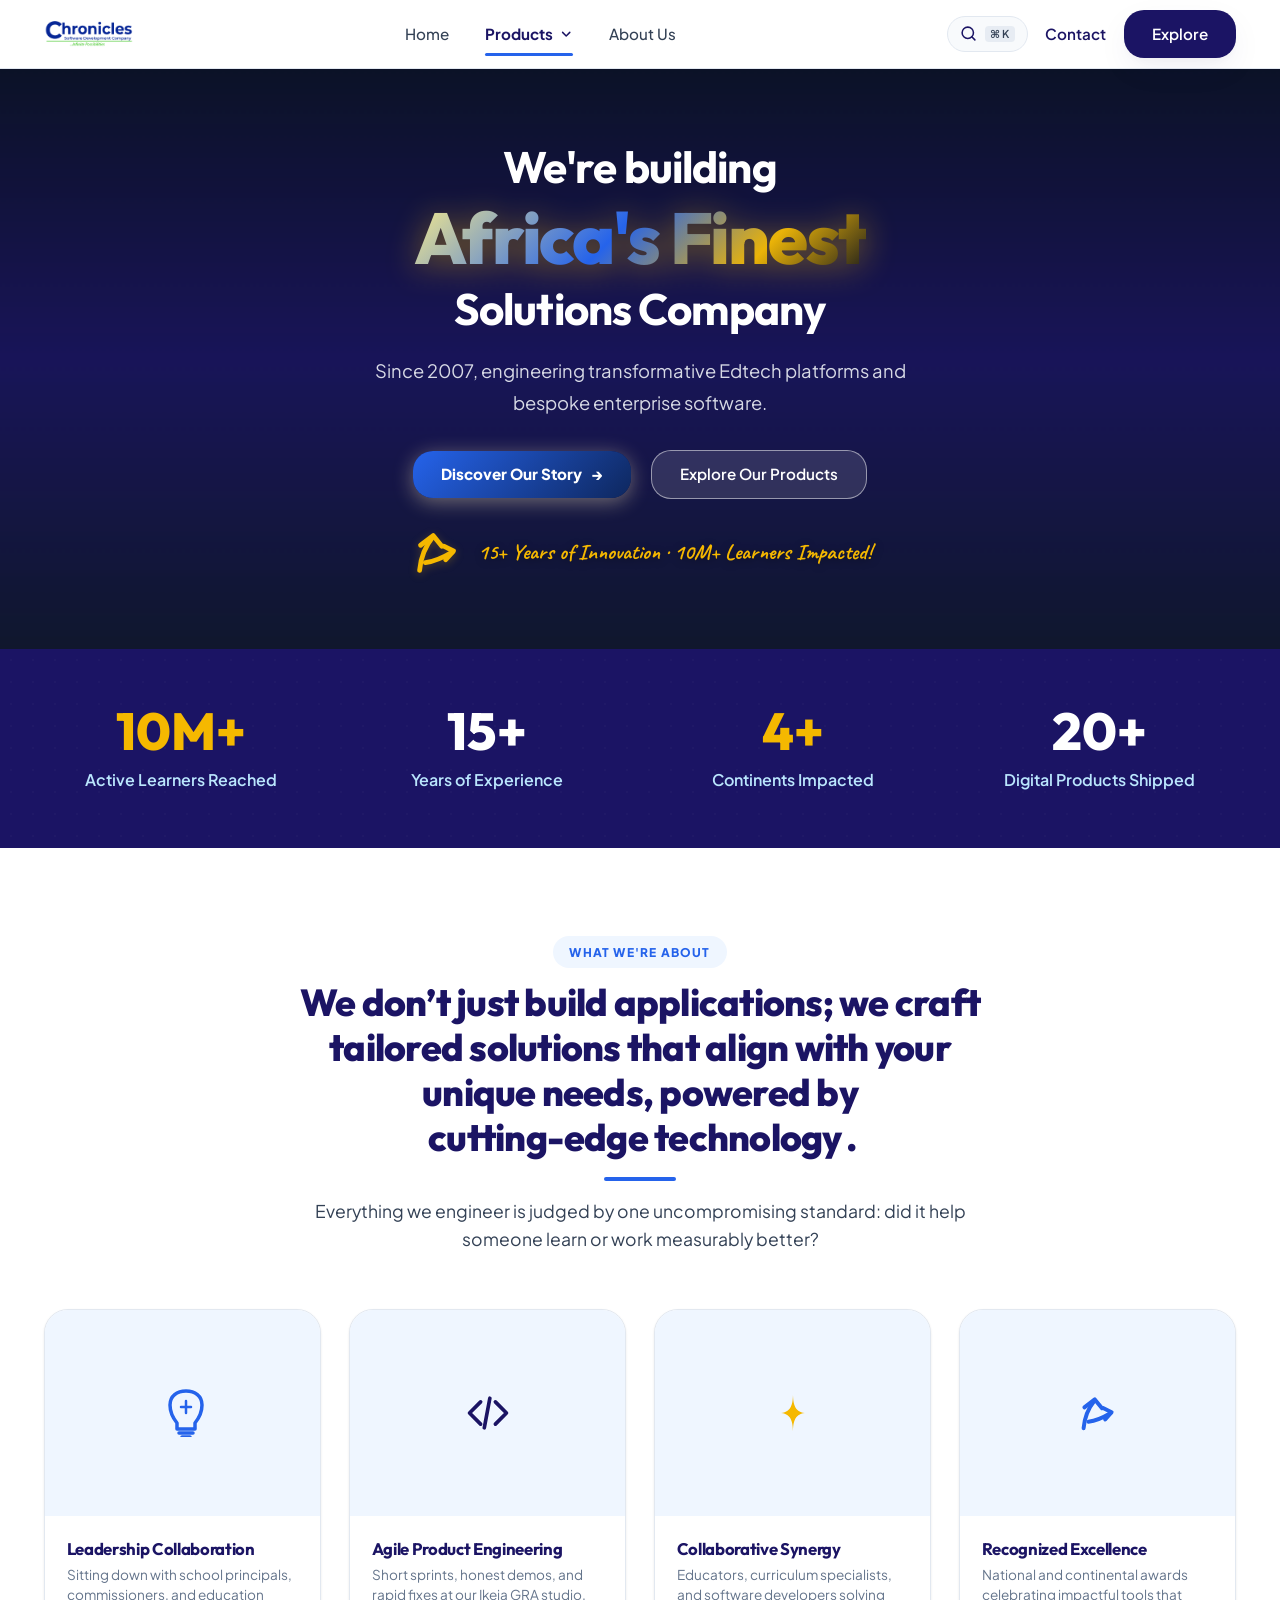
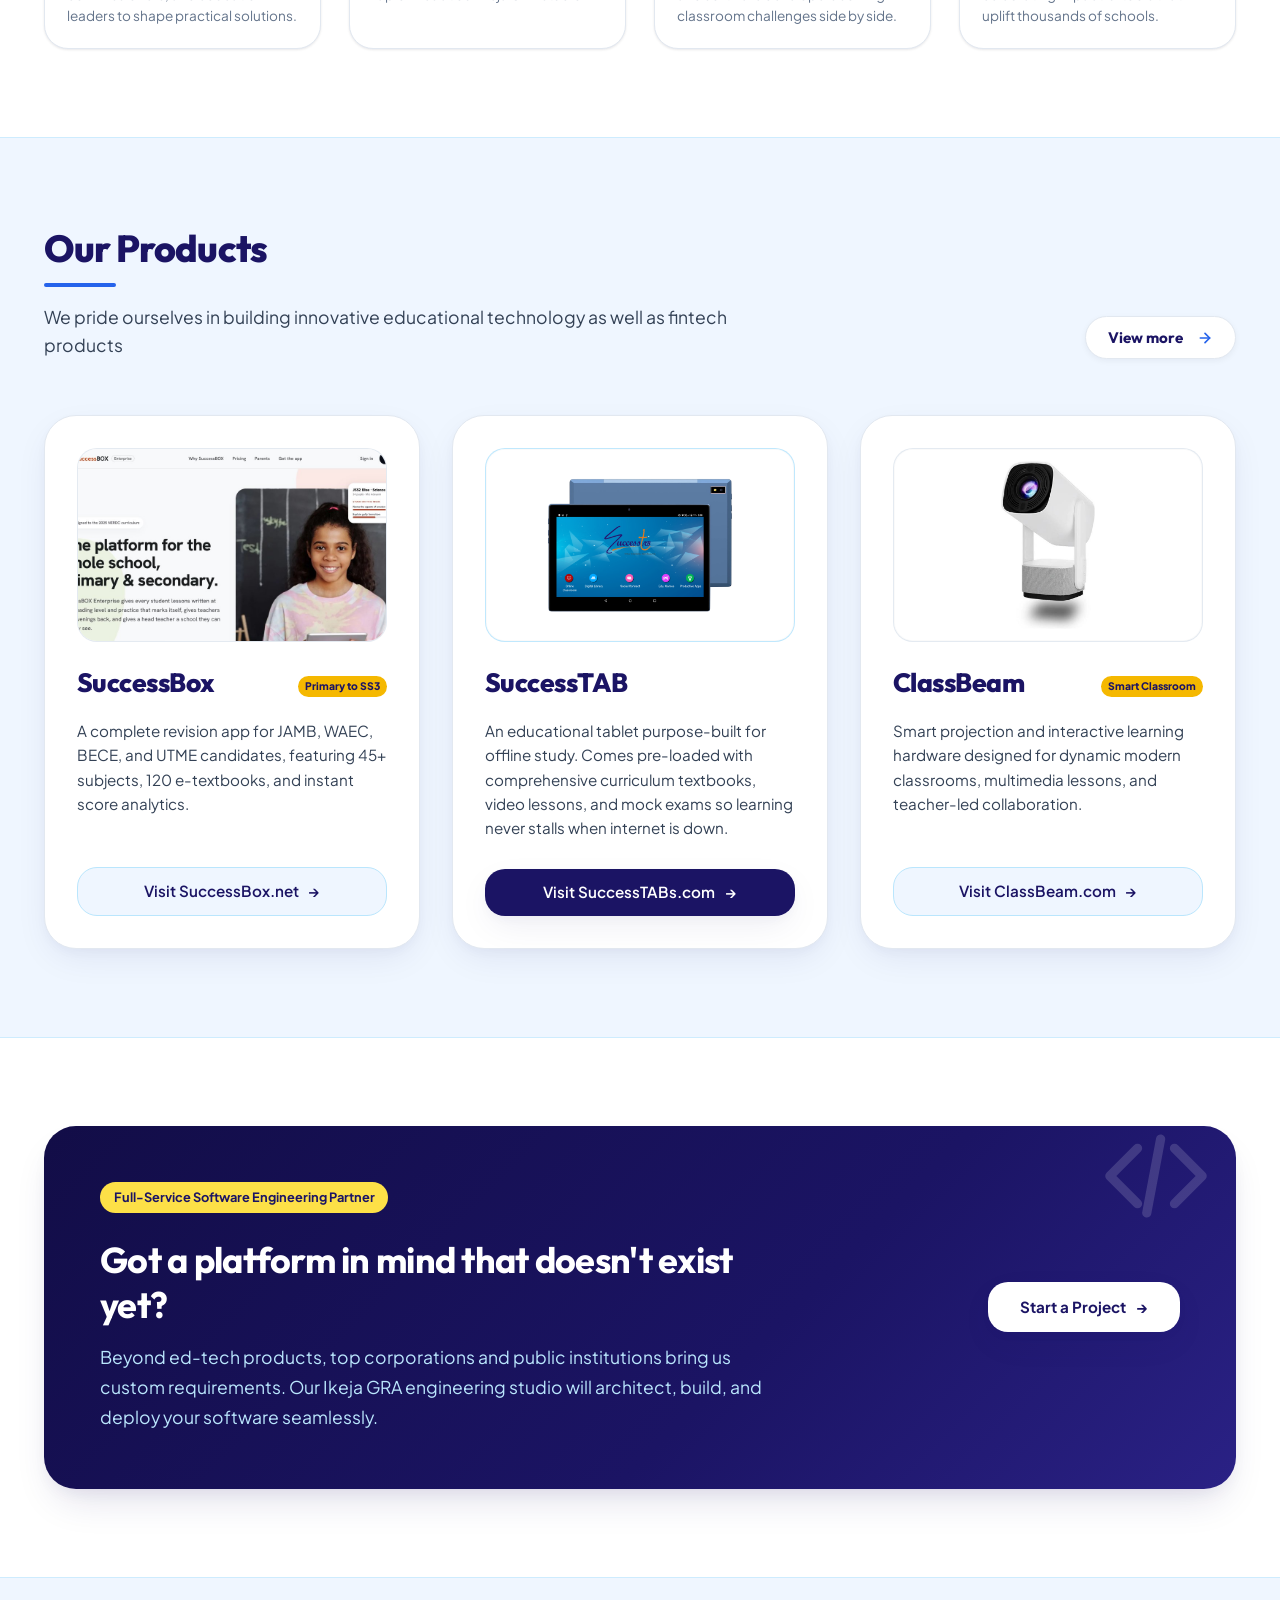
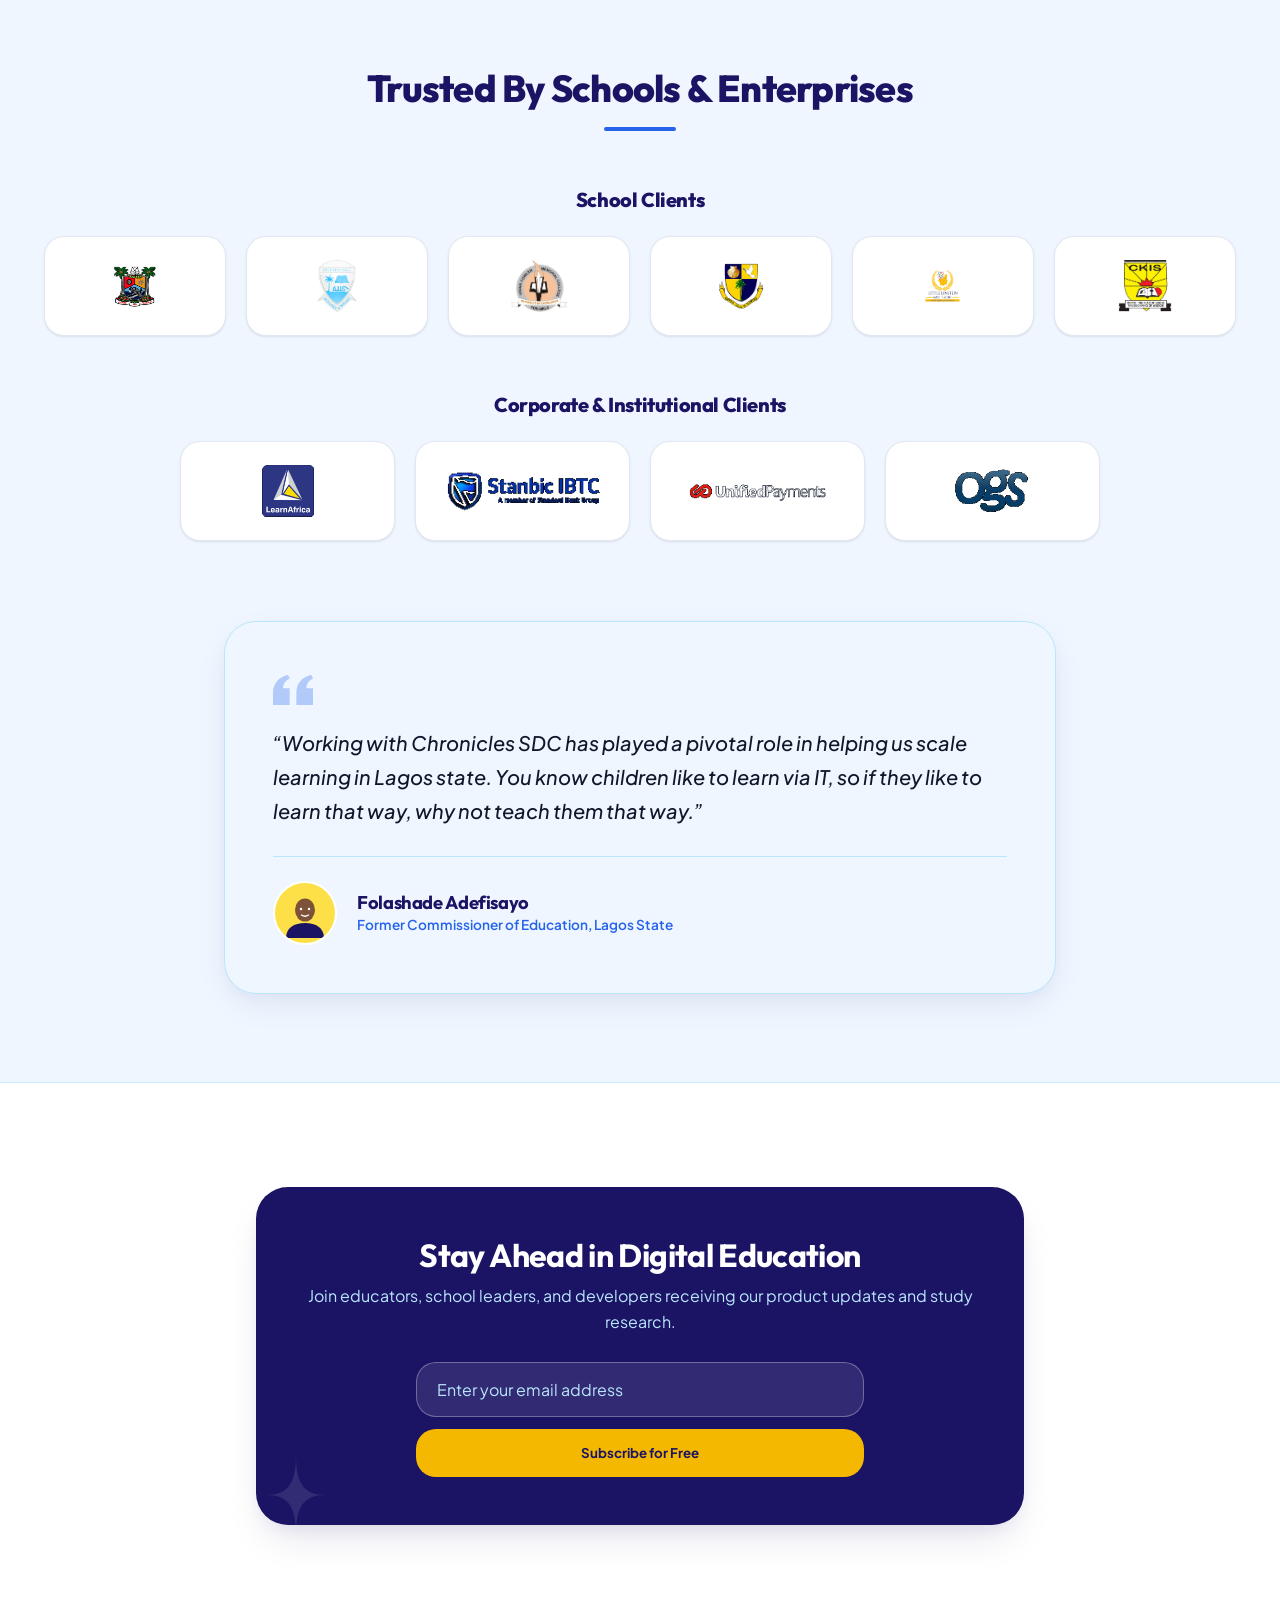
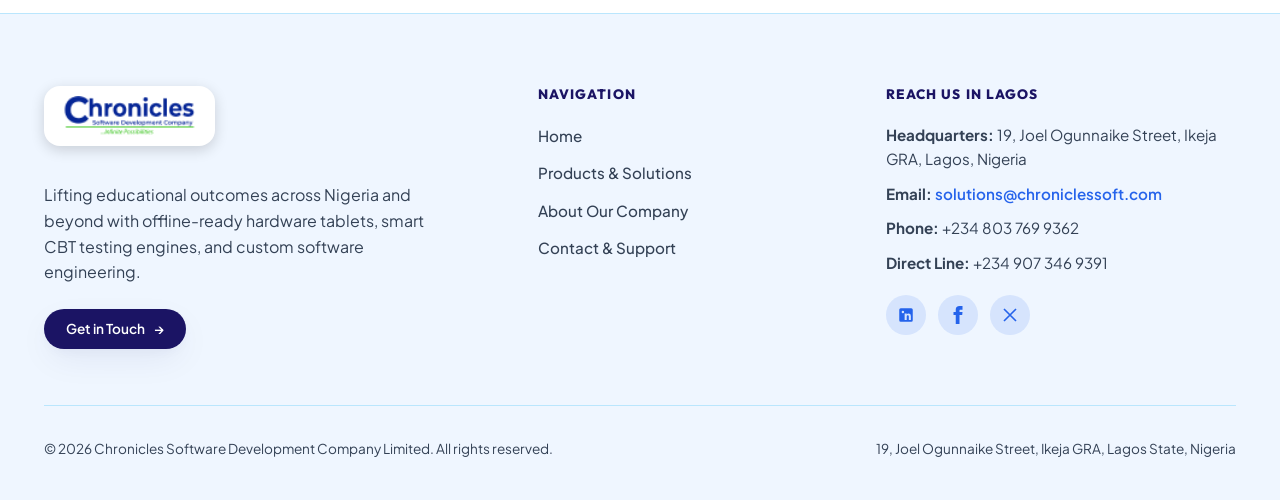
==== commit 6ecb5931: "Fix header layout wrapping and disable auto-opening mega menu on page refresh" ====
--- a/products/index.html
+++ b/products/index.html
@@ -152,13 +152,13 @@
 
           <!-- Products Mega Dropdown (Exact NVIDIA Sidebar Layout) -->
           <div class="nav-item-dropdown" id="productsDropdownWrap">
-            <a href="/products" class="nav-link nav-dropdown-btn active open stay-open" id="btnProductsDropdown" role="button" aria-expanded="false" aria-haspopup="true">
+            <a href="/products" class="nav-link nav-dropdown-btn active" id="btnProductsDropdown" role="button" aria-expanded="false" aria-haspopup="true">
               Products
               <svg class="nav-chevron" width="14" height="14" viewBox="0 0 24 24" fill="none" stroke="currentColor" stroke-width="2.5" stroke-linecap="round" stroke-linejoin="round">
                 <polyline points="6 9 12 15 18 9"></polyline>
               </svg>
             </a>
-            <div class="products-mega-menu show stay-open" id="productsMegaMenu" role="menu" aria-label="Products Menu">
+            <div class="products-mega-menu" id="productsMegaMenu" role="menu" aria-label="Products Menu">
               <div class="mega-menu-container">
 
                 <!-- Left Sidebar Categories (NVIDIA Exact Layout) -->
